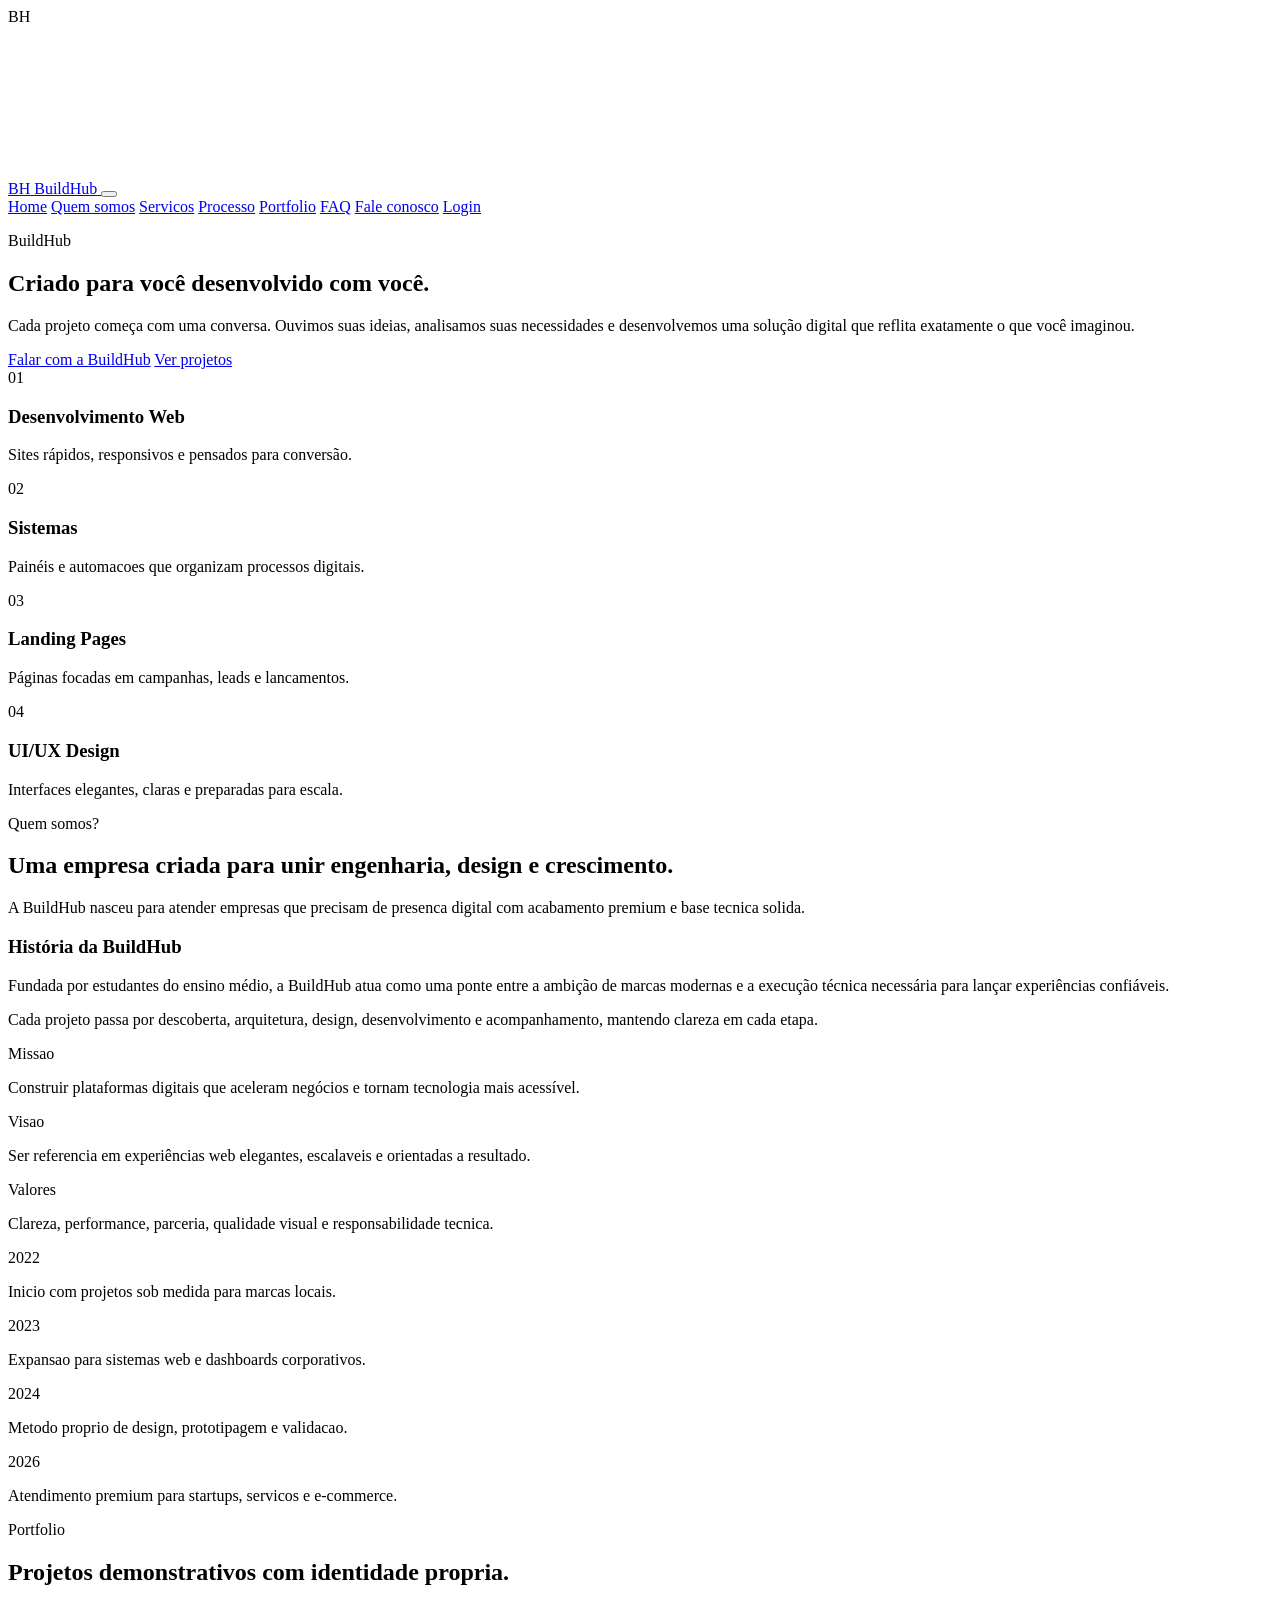
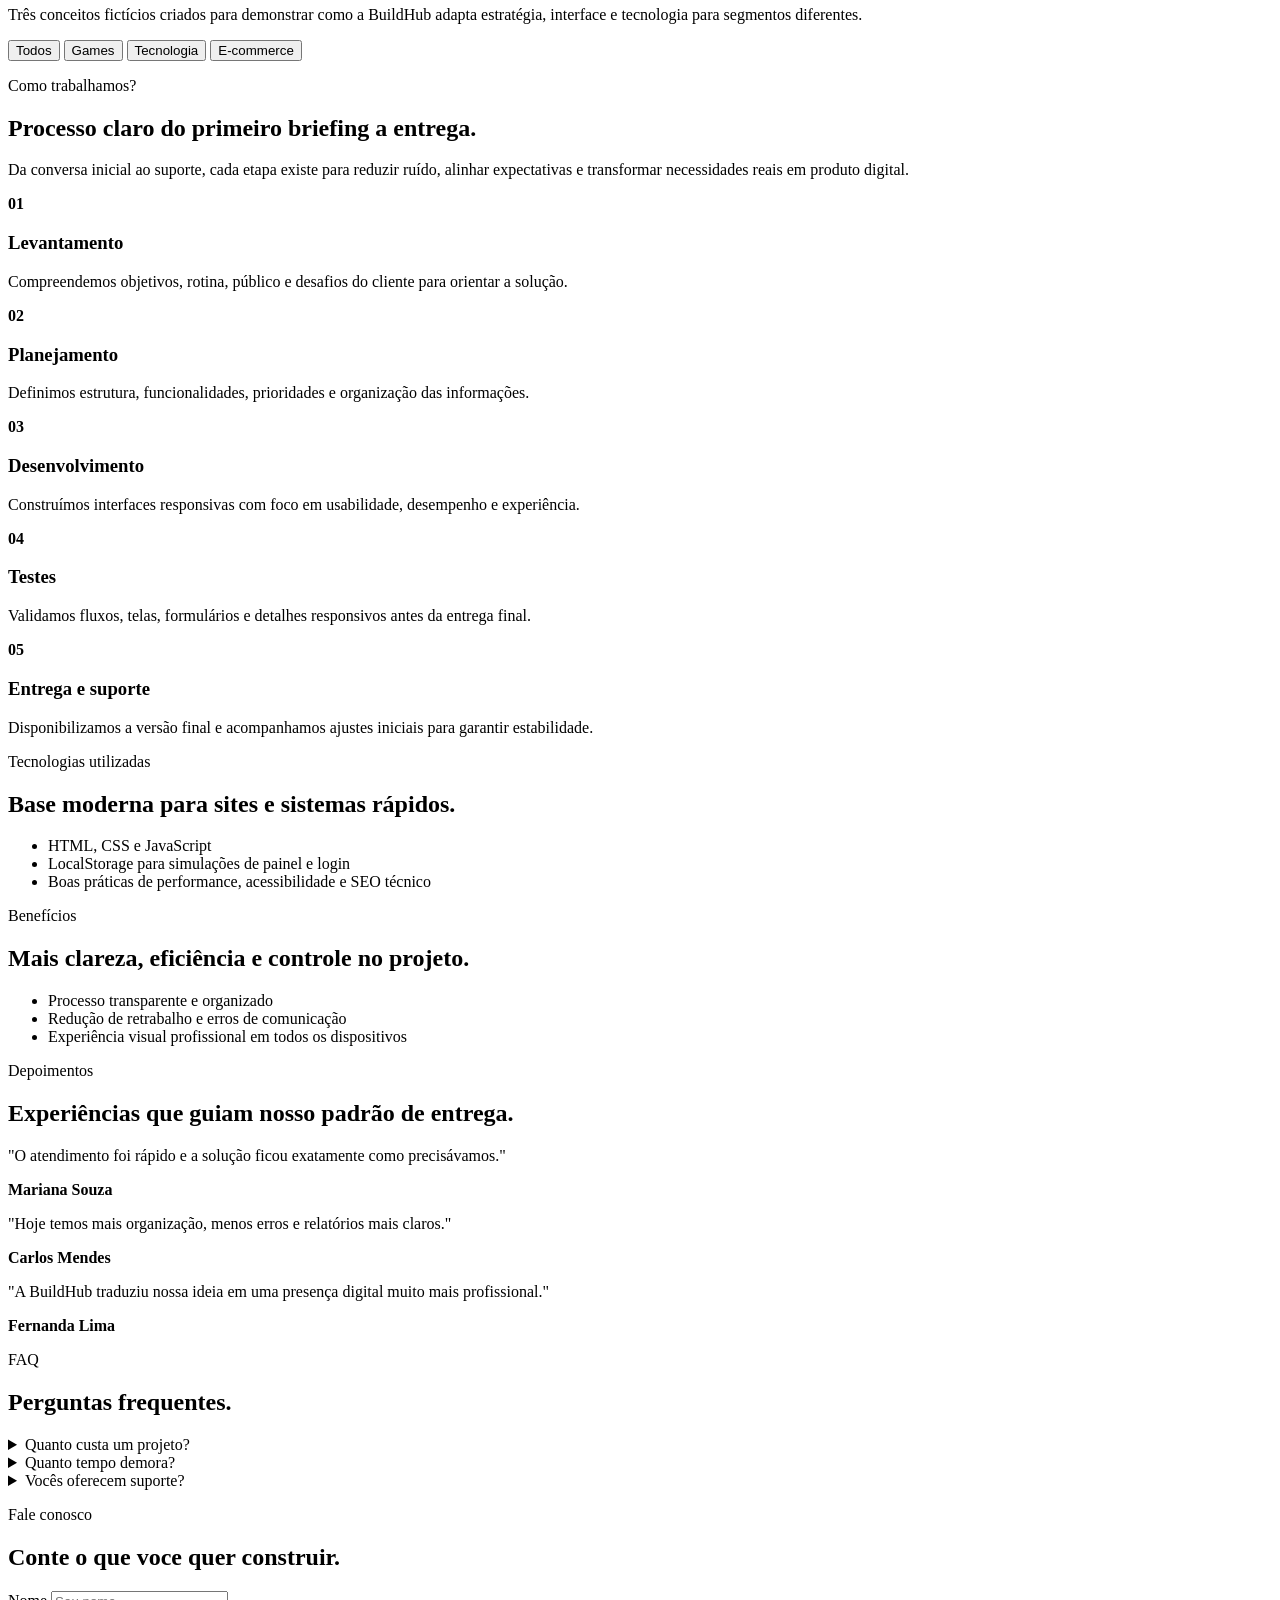
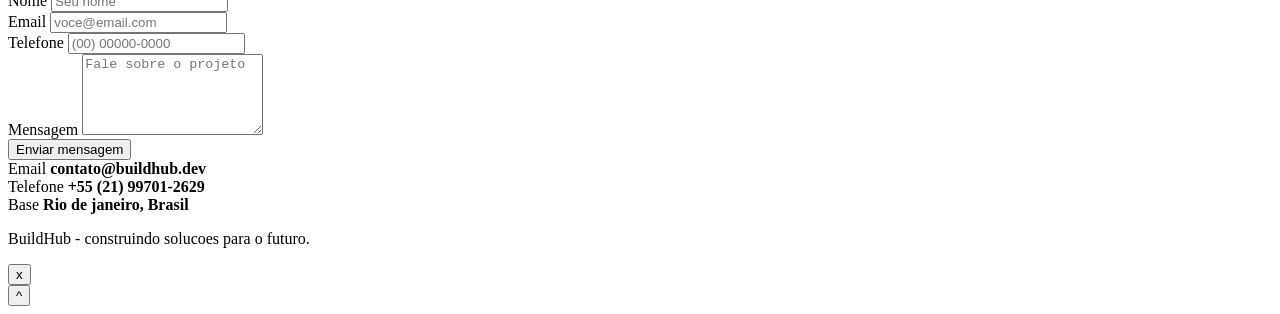
==== index.html @ abd91cc1 "Add files via upload" ====
﻿<!DOCTYPE html>
<html lang="pt-BR">
<head>
  <meta charset="UTF-8">
  <meta name="viewport" content="width=device-width, initial-scale=1.0">
  <meta name="description" content="BuildHub - desenvolvimento de sites, sistemas web, landing pages e expêriencias digitais premium.">
  <title>BuildHub | Tecnologia para marcas que constroem o futuro</title>
  <link rel="preconnect" href="https://fonts.googleapis.com">
  <link rel="preconnect" href="https://fonts.gstatic.com" crossorigin>
  <link href="https://fonts.googleapis.com/css2?family=Inter:wght@400;500;600;700;800;900&family=Manrope:wght@400;500;700;800&display=swap" rel="stylesheet">
  <link rel="stylesheet" href="css/style.css">
</head>
<body>
  <div class="loader" id="loader" aria-label="Carregando site">
    <span class="brand-symbol" id="brandSymbol"><img src="assets/images/logobranca.png" alt="" aria-hidden="true"><span class="brand-fallback">BH</span></span>
    <div class="loader-line"></div>
  </div>
    <div class="loader-line"></div>
  </div>

  <div class="custom-cursor" id="customCursor" aria-hidden="true"></div>
  <canvas id="particleCanvas" aria-hidden="true"></canvas>
  <div class="floating-grid" id="floatingGrid" aria-hidden="true"></div>

  <header class="site-header" id="siteHeader">
    <nav class="navbar" aria-label="Navegação principal">
      <a class="brand" href="#home" aria-label="BuildHub ini
      cio">
        <span class="brand-symbol" id="brandSymbol"><img src="assets/images/logobranca.png" alt="" aria-hidden="true"><span class="brand-fallback">BH</span></span>
        <span class="brand-text" id="brandText">BuildHub</span>
      </a>

      <button class="nav-toggle" id="navToggle" type="button" aria-label="Abrir menu" aria-expanded="false">
        <span></span>
        <span></span>
        <span></span>
      </button>

      <div class="nav-menu" id="navMenu">
        <a href="#home">Home</a>
        <a href="#quem-somos">Quem somos</a>
        <a href="#servicos">Servicos</a>
        <a href="#processo">Processo</a>
        <a href="#portfolio">Portfolio</a>
        <a href="#faq">FAQ</a>
        <a href="#contato">Fale conosco</a>
        <a href="login.html" class="nav-login">Login</a>
      </div>
    </nav>
  </header>

  <main>
    <section class="hero section" id="home">
      <div class="hero-content reveal">
        <p class="eyebrow">BuildHub</p>
        <h1 data-site-field="heroTitle">Criado para você desenvolvido com você.</h1>
        <p class="hero-copy" data-site-field="heroSubtitle">Cada projeto começa com uma conversa. Ouvimos suas ideias, analisamos suas necessidades e desenvolvemos uma solução digital que reflita exatamente o que você imaginou.</p>
        <div class="hero-actions">
          <a href="#contato" class="btn btn-primary magnetic">Falar com a BuildHub</a>
          <a href="#portfolio" class="btn btn-ghost magnetic">Ver projetos</a>
        </div>
      </div>

      <div class="hero-orbit reveal">
        <div class="interface-preview glass">
          <div class="preview-topbar">
            <span></span>
            <span></span>
            <span></span>
          </div>
          <div class="preview-grid">
            <div class="preview-panel main"></div>
            <div class="preview-panel"></div>
            <div class="preview-panel"></div>
            <div class="preview-panel wide"></div>
          </div>
          <div class="preview-glow"></div>
        </div>
      </div>

      <div class="services-strip reveal">
        <article>
          <span class="icon">01</span>
          <h3 data-site-field="serviceWeb">Desenvolvimento Web</h3>
          <p>Sites rápidos, responsivos e pensados para conversão.</p>
        </article>
        <article>
          <span class="icon">02</span>
          <h3 data-site-field="serviceSystems">Sistemas</h3>
          <p>Painéis e automacoes que organizam processos digitais.</p>
        </article>
        <article>
          <span class="icon">03</span>
          <h3 data-site-field="serviceLanding">Landing Pages</h3>
          <p>Páginas focadas em campanhas, leads e lancamentos.</p>
        </article>
        <article>
          <span class="icon">04</span>
          <h3 data-site-field="serviceUx">UI/UX Design</h3>
          <p>Interfaces elegantes, claras e preparadas para escala.</p>
        </article>
      </div>
    </section>

    <section class="section about" id="quem-somos">
      <div class="section-heading reveal">
        <p class="eyebrow">Quem somos?</p>
        <h2>Uma empresa criada para unir engenharia, design e crescimento.</h2>
        <p>A BuildHub nasceu para atender empresas que precisam de presenca digital com acabamento premium e base tecnica solida.</p>
      </div>

      <div class="about-grid">
        <article class="about-story glass reveal">
          <h3>História da BuildHub</h3>
          <p data-site-field="aboutStory">Fundada por estudantes do ensino médio, a BuildHub atua como uma ponte entre a ambição de marcas modernas e a execução técnica necessária para lançar experiências confiáveis.</p>
          <p>Cada projeto passa por descoberta, arquitetura, design, desenvolvimento e acompanhamento, mantendo clareza em cada etapa.</p>
        </article>

        <div class="values">
          <article class="value-card reveal">
            <span>Missao</span>
            <p>Construir plataformas digitais que aceleram negócios e tornam tecnologia mais acessível.</p>
          </article>
          <article class="value-card reveal">
            <span>Visao</span>
            <p>Ser referencia em experiências web elegantes, escalaveis e orientadas a resultado.</p>
          </article>
          <article class="value-card reveal">
            <span>Valores</span>
            <p>Clareza, performance, parceria, qualidade visual e responsabilidade tecnica.</p>
          </article>
        </div>
      </div>

      <div class="timeline reveal">
        <div class="timeline-item">
          <span>2022</span>
          <p>Inicio com projetos sob medida para marcas locais.</p>
        </div>
        <div class="timeline-item">
          <span>2023</span>
          <p>Expansao para sistemas web e dashboards corporativos.</p>
        </div>
        <div class="timeline-item">
          <span>2024</span>
          <p>Metodo proprio de design, prototipagem e validacao.</p>
        </div>
        <div class="timeline-item">
          <span>2026</span>
          <p>Atendimento premium para startups, servicos e e-commerce.</p>
        </div>
      </div>
    </section>

        <section class="section portfolio" id="portfolio">
      <div class="section-heading reveal">
        <p class="eyebrow">Portfolio</p>
        <h2>Projetos demonstrativos com identidade propria.</h2>
        <p>Três conceitos fictícios criados para demonstrar como a BuildHub adapta estratégia, interface e tecnologia para segmentos diferentes.</p>
      </div>

      <div class="filter-bar reveal" role="list" aria-label="Categorias de portfolio">
        <button class="filter-btn active" data-filter="all" type="button">Todos</button>
        <button class="filter-btn" data-filter="games" type="button">Games</button>
        <button class="filter-btn" data-filter="security" type="button">Tecnologia</button>
        <button class="filter-btn" data-filter="store" type="button">E-commerce</button>
      </div>

      <div class="project-grid premium-project-grid" id="projectGrid"></div>
    </section>

    <section class="section process-section" id="processo">
      <div class="section-heading reveal">
        <p class="eyebrow">Como trabalhamos?</p>
        <h2>Processo claro do primeiro briefing a entrega.</h2>
        <p>Da conversa inicial ao suporte, cada etapa existe para reduzir ruído, alinhar expectativas e transformar necessidades reais em produto digital.</p>
      </div>
      <div class="process-grid-main reveal">
        <article><strong>01</strong><h3>Levantamento</h3><p>Compreendemos objetivos, rotina, público e desafios do cliente para orientar a solução.</p></article>
        <article><strong>02</strong><h3>Planejamento</h3><p>Definimos estrutura, funcionalidades, prioridades e organização das informações.</p></article>
        <article><strong>03</strong><h3>Desenvolvimento</h3><p>Construímos interfaces responsivas com foco em usabilidade, desempenho e experiência.</p></article>
        <article><strong>04</strong><h3>Testes</h3><p>Validamos fluxos, telas, formulários e detalhes responsivos antes da entrega final.</p></article>
        <article><strong>05</strong><h3>Entrega e suporte</h3><p>Disponibilizamos a versão final e acompanhamos ajustes iniciais para garantir estabilidade.</p></article>
      </div>
    </section>

    <section class="section insights-section" id="servicos">
      <div class="insights-grid">
        <article class="content-card glass reveal">
          <p class="eyebrow">Tecnologias utilizadas</p>
          <h2>Base moderna para sites e sistemas rápidos.</h2>
          <ul class="feature-list">
            <li>HTML, CSS e JavaScript</li>
            <li>LocalStorage para simulações de painel e login</li>
            <li>Boas práticas de performance, acessibilidade e SEO técnico</li>
          </ul>
        </article>
        <article class="content-card glass reveal">
          <p class="eyebrow">Benefícios</p>
          <h2>Mais clareza, eficiência e controle no projeto.</h2>
          <ul class="feature-list">
            <li>Processo transparente e organizado</li>
            <li>Redução de retrabalho e erros de comunicação</li>
            <li>Experiência visual profissional em todos os dispositivos</li>
          </ul>
        </article>
      </div>
    </section>

      </div>
    </section>

    <section class="section testimonials-section">
      <div class="section-heading reveal">
        <p class="eyebrow">Depoimentos</p>
        <h2>Experiências que guiam nosso padrão de entrega.</h2>
      </div>
      <div class="testimonials-grid-main reveal">
        <article><p>"O atendimento foi rápido e a solução ficou exatamente como precisávamos."</p><strong>Mariana Souza</strong></article>
        <article><p>"Hoje temos mais organização, menos erros e relatórios mais claros."</p><strong>Carlos Mendes</strong></article>
        <article><p>"A BuildHub traduziu nossa ideia em uma presença digital muito mais profissional."</p><strong>Fernanda Lima</strong></article>
      </div>
    </section>

    <section class="section faq-section" id="faq">
      <div class="section-heading reveal">
        <p class="eyebrow">FAQ</p>
        <h2>Perguntas frequentes.</h2>
      </div>
      <div class="faq-list-main reveal">
        <details><summary>Quanto custa um projeto?</summary><p>O valor varia conforme funcionalidades, complexidade e necessidades específicas. Cada solução é orçada de forma personalizada.</p></details>
        <details><summary>Quanto tempo demora?</summary><p>O prazo depende do tamanho do projeto e é definido após o levantamento inicial de requisitos.</p></details>
        <details><summary>Vocês oferecem suporte?</summary><p>Sim. A BuildHub oferece suporte durante a entrega e um período inicial de acompanhamento.</p></details>
      </div>
    </section>
    <section class="section contact" id="contato">
      <div class="section-heading reveal">
        <p class="eyebrow">Fale conosco</p>
        <h2>Conte o que voce quer construir.</h2>
      </div>

      <div class="contact-layout">
        <form class="contact-form glass reveal" id="contactForm" novalidate>
          <div class="form-row">
            <label for="name">Nome</label>
            <input id="name" name="name" type="text" placeholder="Seu nome" autocomplete="name">
            <small></small>
          </div>
          <div class="form-row">
            <label for="email">Email</label>
            <input id="email" name="email" type="email" placeholder="voce@email.com" autocomplete="email">
            <small></small>
          </div>
          <div class="form-row">
            <label for="phone">Telefone</label>
            <input id="phone" name="phone" type="tel" placeholder="(00) 00000-0000" autocomplete="tel">
            <small></small>
          </div>
          <div class="form-row">
            <label for="message">Mensagem</label>
            <textarea id="message" name="message" rows="5" placeholder="Fale sobre o projeto"></textarea>
            <small></small>
          </div>
          <button class="btn btn-primary magnetic" type="submit">Enviar mensagem</button>
        </form>

        <aside class="contact-info reveal">
          <div class="info-card glass">
            <span class="info-label">Email</span>
            <strong data-site-field="companyEmail">contato@buildhub.dev</strong>
          </div>
          <div class="info-card glass">
            <span class="info-label">Telefone</span>
            <strong data-site-field="companyPhone">+55 (21) 99701-2629</strong>
          </div>
          <div class="info-card glass">
            <span class="info-label">Base</span>
            <strong data-site-field="companyLocation">Rio de janeiro, Brasil</strong>
          </div>
          <div class="socials" aria-label="Redes sociais">
          </div>
        </aside>
      </div>
    </section>

  <footer class="footer">
    <p>BuildHub - construindo solucoes para o futuro.</p>
  </footer>

  <div class="project-modal" id="projectModal" aria-hidden="true" role="dialog" aria-modal="true">
    <div class="modal-backdrop" data-close-modal></div>
    <article class="modal-card glass">
      <button class="modal-close" type="button" data-close-modal aria-label="Fechar modal">x</button>
      <div id="modalContent"></div>
    </article>
  </div>

  <div class="toast" id="toast" role="status" aria-live="polite"></div>
  <button class="to-top" id="toTop" type="button" aria-label="Voltar ao topo">^</button>

  <script src="js/script.js"></script>
</body>
</html>
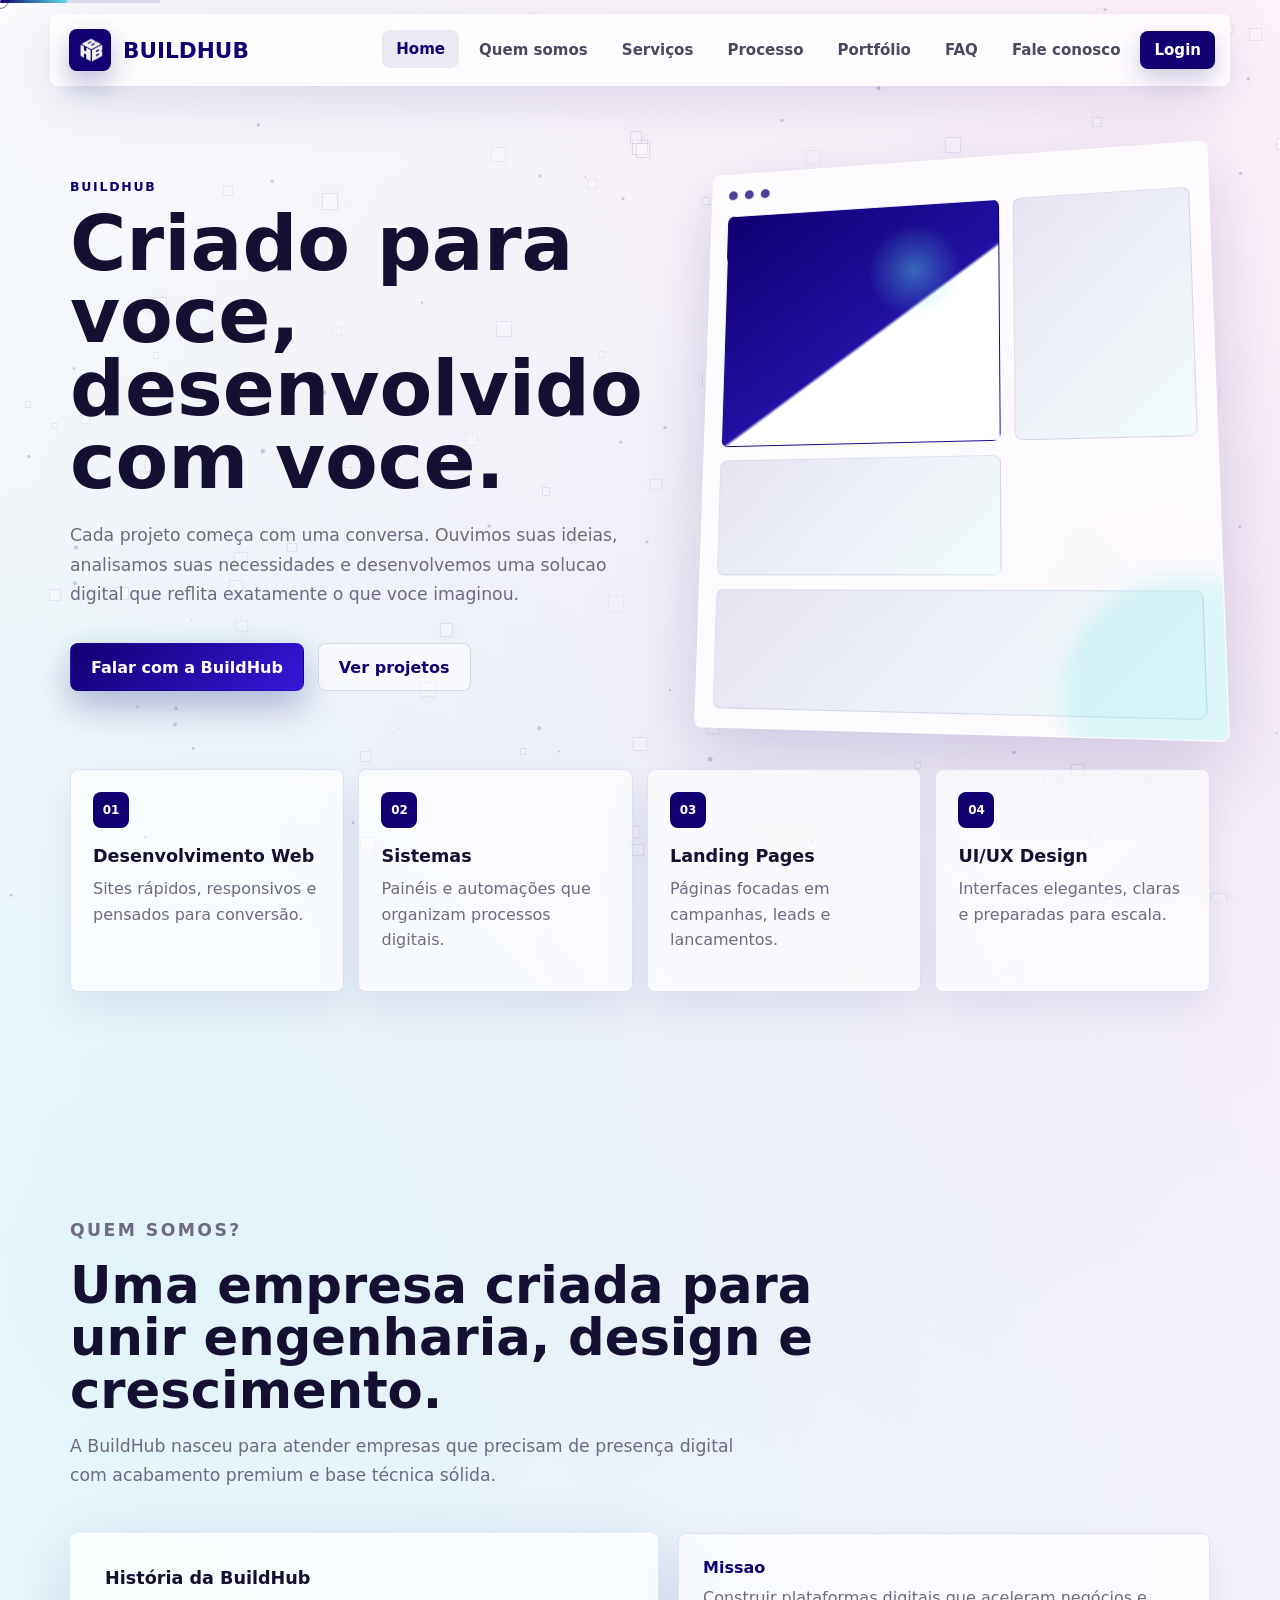
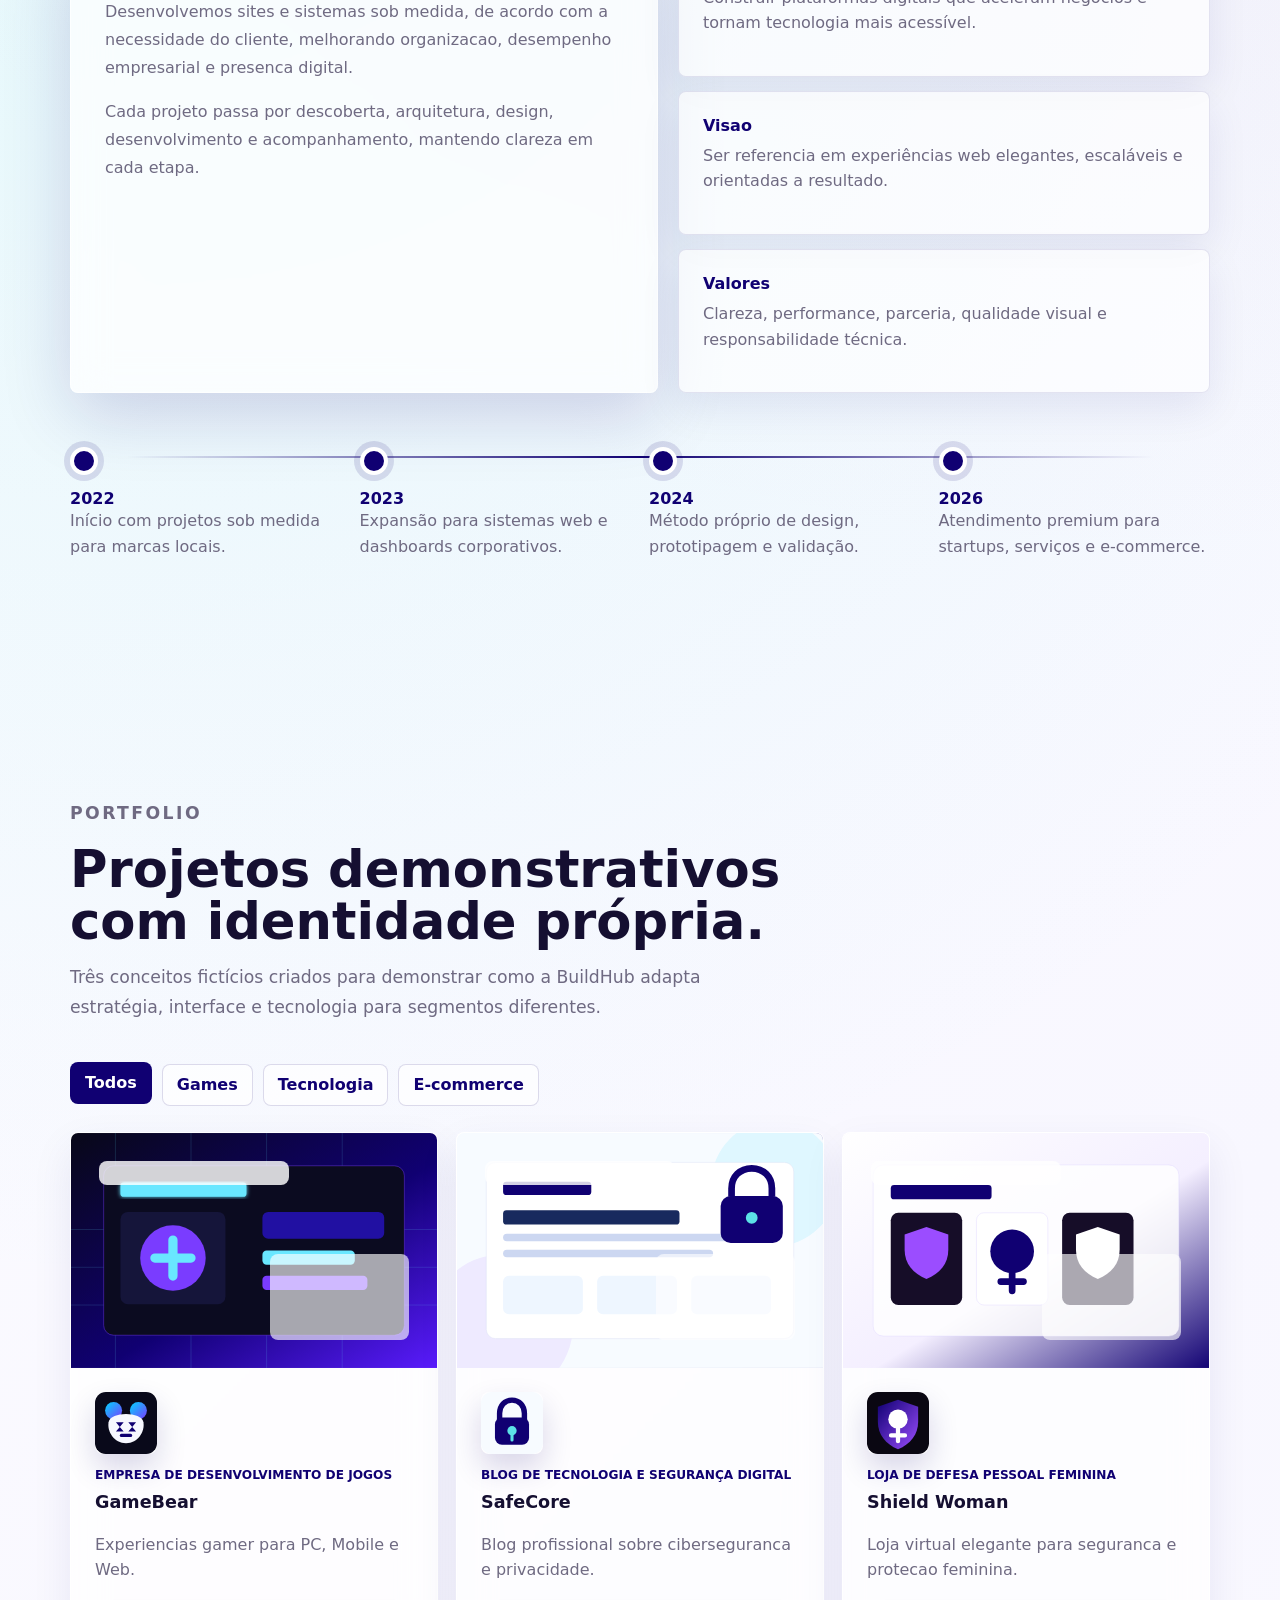
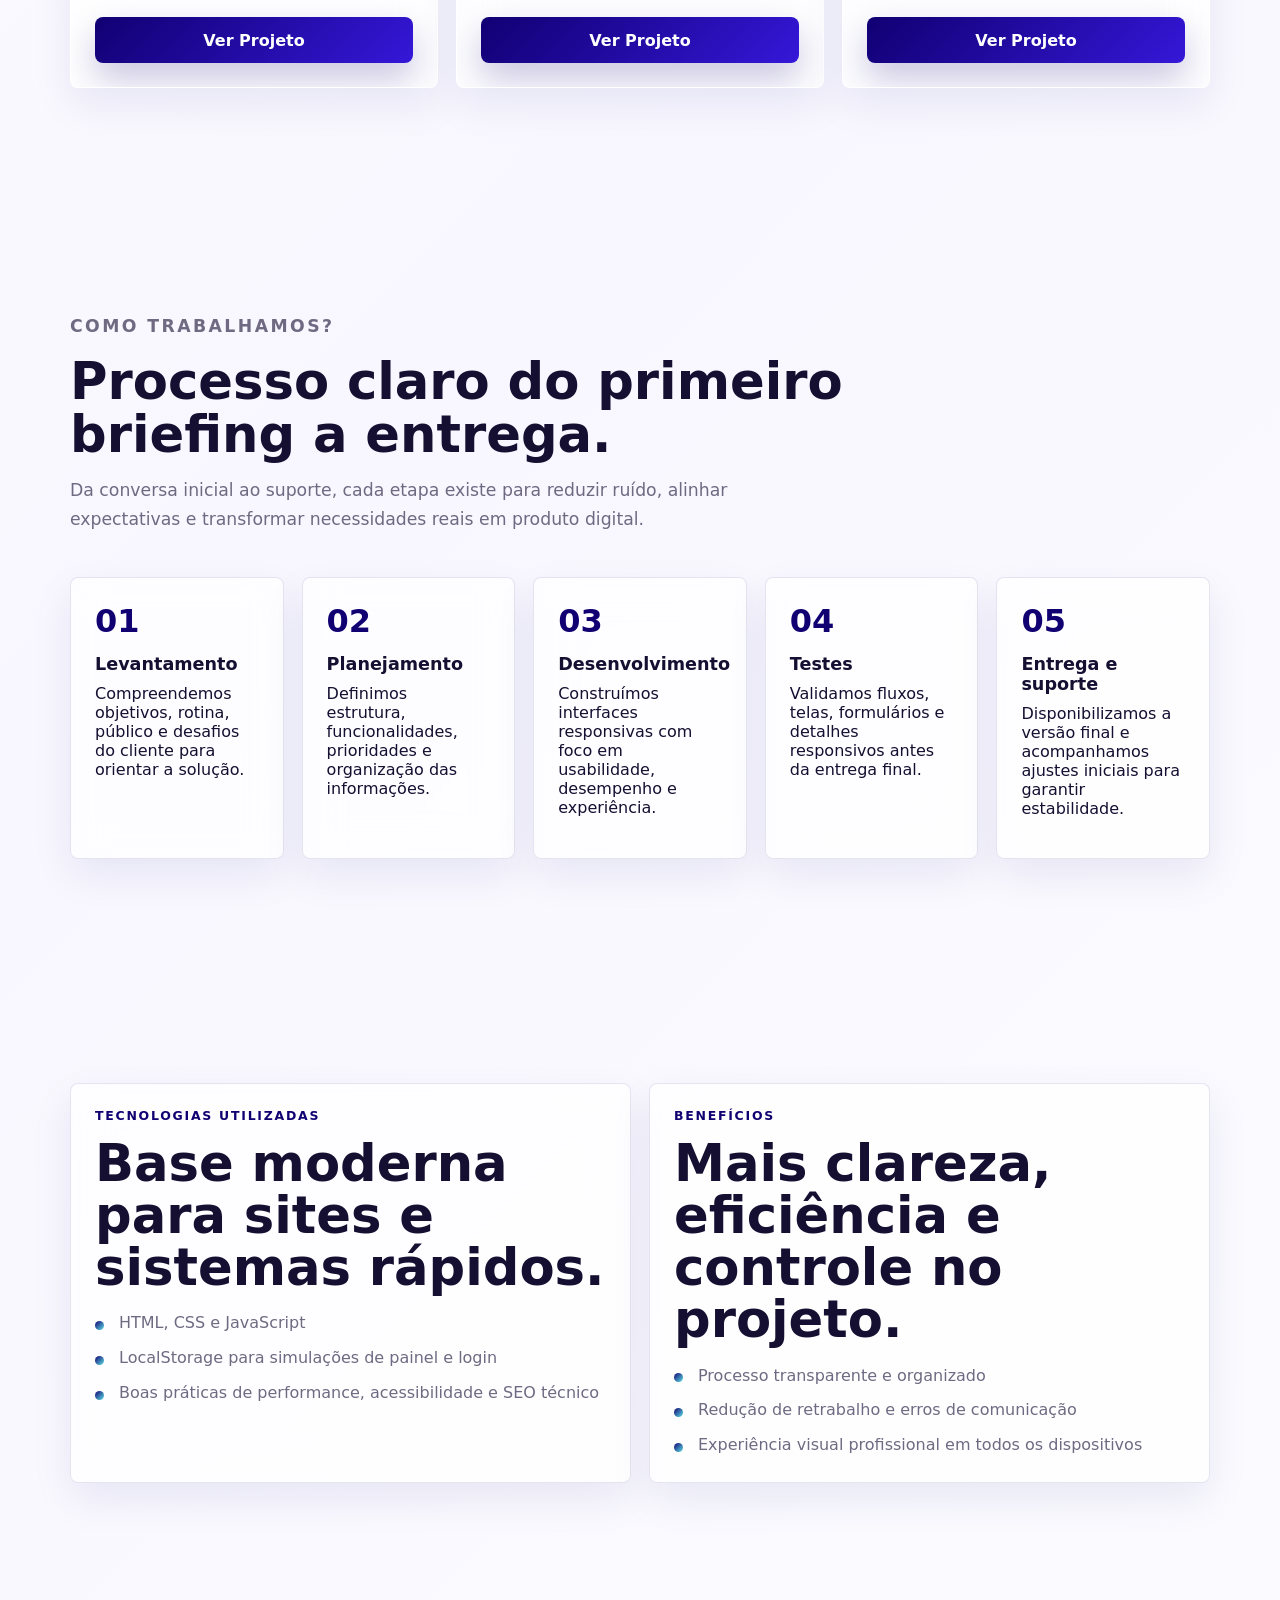
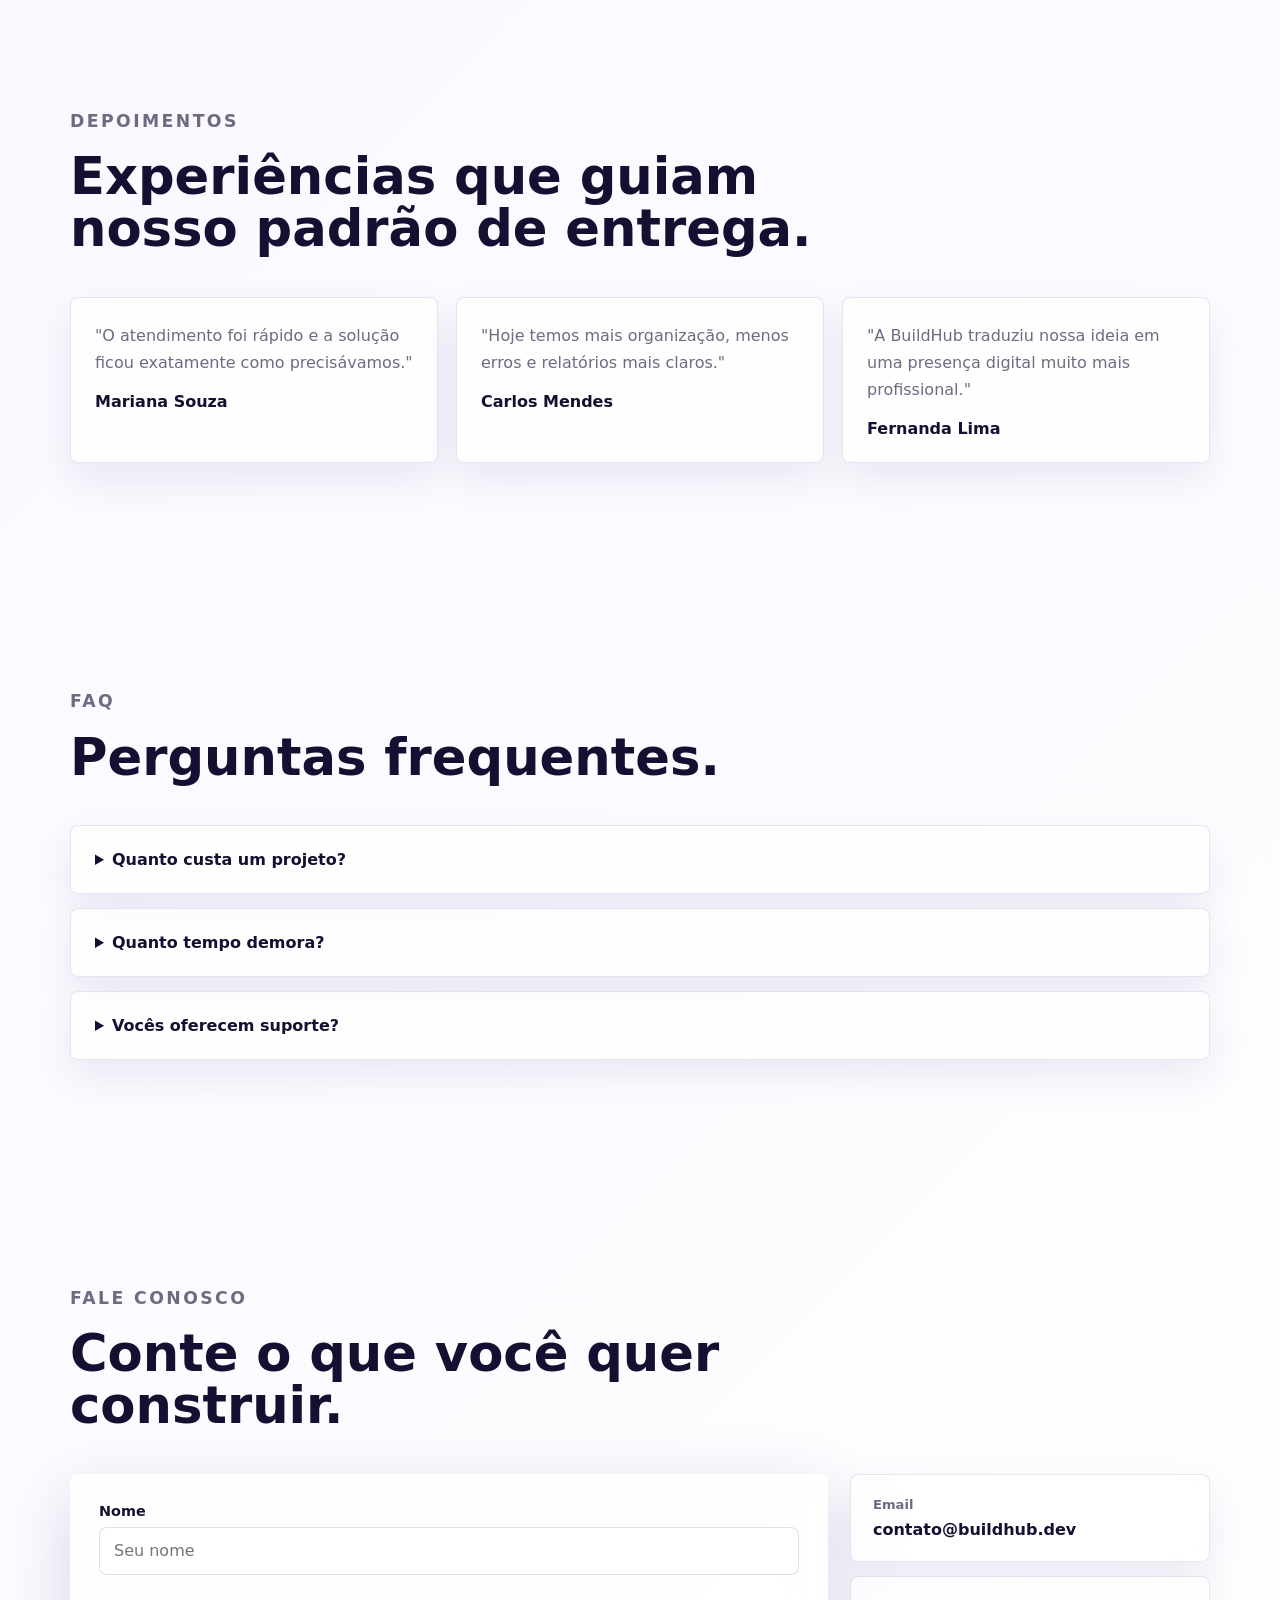
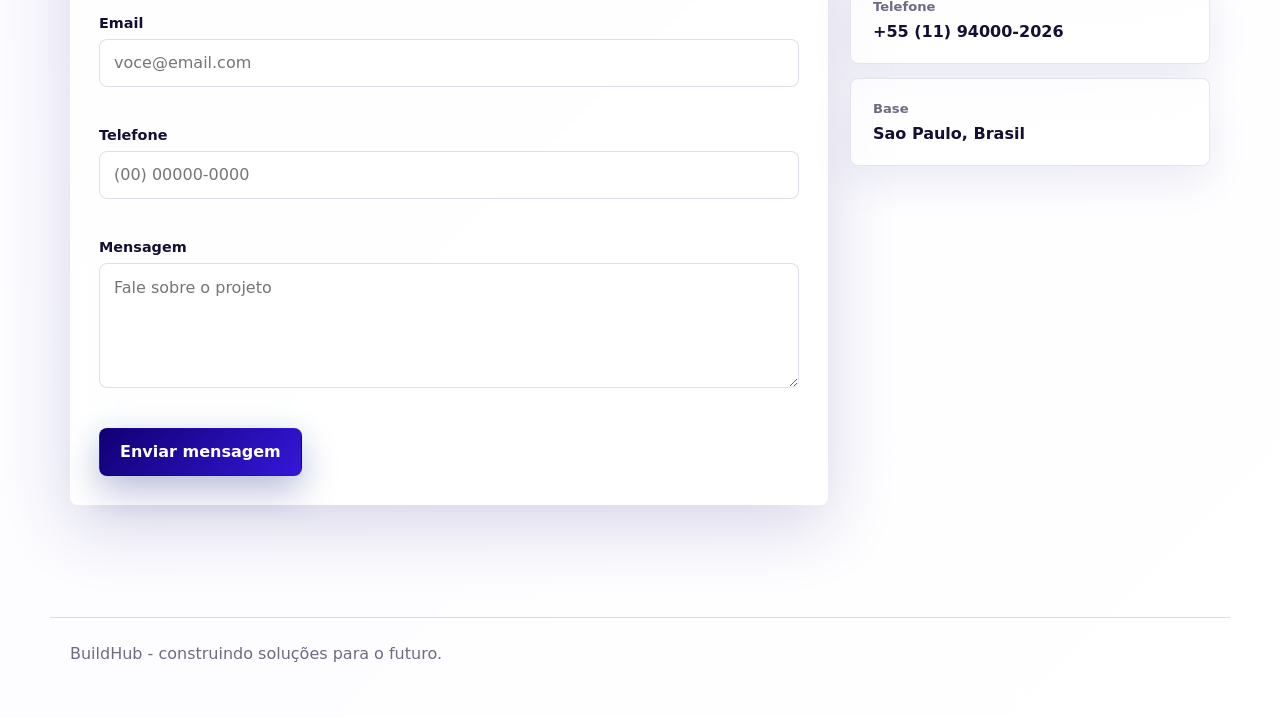
==== commit 1eb8a9e0: "Update index.html" ====
--- a/index.html
+++ b/index.html
@@ -39,9 +39,9 @@
       <div class="nav-menu" id="navMenu">
         <a href="#home">Home</a>
         <a href="#quem-somos">Quem somos</a>
-        <a href="#servicos">Servicos</a>
+        <a href="#servicos">Serviços</a>
         <a href="#processo">Processo</a>
-        <a href="#portfolio">Portfolio</a>
+        <a href="#portfolio">Portfólio</a>
         <a href="#faq">FAQ</a>
         <a href="#contato">Fale conosco</a>
         <a href="login.html" class="nav-login">Login</a>
@@ -87,7 +87,7 @@
         <article>
           <span class="icon">02</span>
           <h3 data-site-field="serviceSystems">Sistemas</h3>
-          <p>Painéis e automacoes que organizam processos digitais.</p>
+          <p>Painéis e automações que organizam processos digitais.</p>
         </article>
         <article>
           <span class="icon">03</span>
@@ -106,7 +106,7 @@
       <div class="section-heading reveal">
         <p class="eyebrow">Quem somos?</p>
         <h2>Uma empresa criada para unir engenharia, design e crescimento.</h2>
-        <p>A BuildHub nasceu para atender empresas que precisam de presenca digital com acabamento premium e base tecnica solida.</p>
+        <p>A BuildHub nasceu para atender empresas que precisam de presença digital com acabamento premium e base técnica sólida.</p>
       </div>
 
       <div class="about-grid">
@@ -123,11 +123,11 @@
           </article>
           <article class="value-card reveal">
             <span>Visao</span>
-            <p>Ser referencia em experiências web elegantes, escalaveis e orientadas a resultado.</p>
+            <p>Ser referencia em experiências web elegantes, escaláveis e orientadas a resultado.</p>
           </article>
           <article class="value-card reveal">
             <span>Valores</span>
-            <p>Clareza, performance, parceria, qualidade visual e responsabilidade tecnica.</p>
+            <p>Clareza, performance, parceria, qualidade visual e responsabilidade técnica.</p>
           </article>
         </div>
       </div>
@@ -135,19 +135,19 @@
       <div class="timeline reveal">
         <div class="timeline-item">
           <span>2022</span>
-          <p>Inicio com projetos sob medida para marcas locais.</p>
+          <p>Início com projetos sob medida para marcas locais.</p>
         </div>
         <div class="timeline-item">
           <span>2023</span>
-          <p>Expansao para sistemas web e dashboards corporativos.</p>
+          <p>Expansão para sistemas web e dashboards corporativos.</p>
         </div>
         <div class="timeline-item">
           <span>2024</span>
-          <p>Metodo proprio de design, prototipagem e validacao.</p>
+          <p>Método próprio de design, prototipagem e validação.</p>
         </div>
         <div class="timeline-item">
           <span>2026</span>
-          <p>Atendimento premium para startups, servicos e e-commerce.</p>
+          <p>Atendimento premium para startups, serviços e e-commerce.</p>
         </div>
       </div>
     </section>
@@ -155,7 +155,7 @@
         <section class="section portfolio" id="portfolio">
       <div class="section-heading reveal">
         <p class="eyebrow">Portfolio</p>
-        <h2>Projetos demonstrativos com identidade propria.</h2>
+        <h2>Projetos demonstrativos com identidade própria.</h2>
         <p>Três conceitos fictícios criados para demonstrar como a BuildHub adapta estratégia, interface e tecnologia para segmentos diferentes.</p>
       </div>
 
@@ -236,7 +236,7 @@
     <section class="section contact" id="contato">
       <div class="section-heading reveal">
         <p class="eyebrow">Fale conosco</p>
-        <h2>Conte o que voce quer construir.</h2>
+        <h2>Conte o que você quer construir.</h2>
       </div>
 
       <div class="contact-layout">
@@ -284,7 +284,7 @@
     </section>
 
   <footer class="footer">
-    <p>BuildHub - construindo solucoes para o futuro.</p>
+    <p>BuildHub - construindo soluções para o futuro.</p>
   </footer>
 
   <div class="project-modal" id="projectModal" aria-hidden="true" role="dialog" aria-modal="true">
--- a/css/style.css
+++ b/css/style.css
@@ -0,0 +1,1680 @@
+:root {
+  --primary: #100072;
+  --primary-soft: rgba(16, 0, 114, 0.7);
+  --ink: #150f31;
+  --muted: #6f6a82;
+  --line: rgba(16, 0, 114, 0.14);
+  --white: #ffffff;
+  --glass: rgba(255, 255, 255, 0.72);
+  --glow: rgba(93, 70, 255, 0.35);
+  --cyan: #5ce1e6;
+  --rose: #ff6ac2;
+  --radius: 8px;
+  --shadow: 0 22px 70px rgba(16, 0, 114, 0.16);
+  --max-width: 1180px;
+}
+
+* {
+  box-sizing: border-box;
+}
+
+html {
+  scroll-behavior: smooth;
+}
+
+body {
+  margin: 0;
+  min-height: 100vh;
+  color: var(--ink);
+  font-family: Inter, ui-sans-serif, system-ui, -apple-system, BlinkMacSystemFont, "Segoe UI", Arial, sans-serif;
+  background:
+    radial-gradient(circle at 12% 18%, rgba(92, 225, 230, 0.17), transparent 27%),
+    radial-gradient(circle at 88% 8%, rgba(255, 106, 194, 0.12), transparent 24%),
+    linear-gradient(135deg, #ffffff 0%, #f8f7ff 48%, #ffffff 100%);
+  overflow-x: hidden;
+}
+
+body.menu-open,
+body.modal-open {
+  overflow: hidden;
+}
+
+a {
+  color: inherit;
+  text-decoration: none;
+}
+
+button,
+input,
+textarea {
+  font: inherit;
+}
+
+button {
+  cursor: pointer;
+}
+
+::selection {
+  color: var(--white);
+  background: var(--primary);
+}
+
+#particleCanvas,
+.floating-grid {
+  position: fixed;
+  inset: 0;
+  pointer-events: none;
+  z-index: -2;
+}
+
+.floating-grid {
+  z-index: -1;
+  overflow: hidden;
+}
+
+.float-block {
+  position: absolute;
+  width: 10px;
+  height: 10px;
+  border: 1px solid rgba(16, 0, 114, 0.16);
+  background: rgba(255, 255, 255, 0.38);
+  box-shadow: 0 0 16px rgba(16, 0, 114, 0.08);
+  transform: translate3d(0, 0, 0) rotate(0deg);
+  transition: transform 900ms cubic-bezier(0.16, 1, 0.3, 1), opacity 900ms ease, border-color 900ms ease;
+  animation: floatBlock 8s ease-in-out infinite;
+}
+
+.float-block.scatter {
+  opacity: 0.42;
+  border-color: rgba(92, 225, 230, 0.42);
+}
+
+.loader {
+  position: fixed;
+  inset: 0;
+  z-index: 1000;
+  display: grid;
+  place-items: center;
+  gap: 18px;
+  align-content: center;
+  color: var(--primary);
+  background: var(--white);
+  transition: opacity 600ms ease, visibility 600ms ease;
+}
+
+.loader.done {
+  opacity: 0;
+  visibility: hidden;
+}
+
+.loader-mark {
+  display: grid;
+  width: 74px;
+  height: 74px;
+  place-items: center;
+  border: 2px solid var(--primary);
+  border-radius: var(--radius);
+  font-weight: 900;
+  letter-spacing: 0;
+  animation: loaderPulse 1.2s ease-in-out infinite;
+}
+
+.loader-line {
+  width: 160px;
+  height: 3px;
+  overflow: hidden;
+  border-radius: 20px;
+  background: rgba(16, 0, 114, 0.12);
+}
+
+.loader-line::after {
+  display: block;
+  width: 42%;
+  height: 100%;
+  content: "";
+  background: linear-gradient(90deg, var(--primary), var(--cyan));
+  animation: loadLine 1s ease-in-out infinite;
+}
+
+.custom-cursor {
+  position: fixed;
+  top: 0;
+  left: 0;
+  z-index: 999;
+  width: 18px;
+  height: 18px;
+  pointer-events: none;
+  border: 1px solid rgba(16, 0, 114, 0.55);
+  border-radius: 50%;
+  transform: translate(-50%, -50%);
+  transition: width 160ms ease, height 160ms ease, border-color 160ms ease, background 160ms ease;
+  mix-blend-mode: multiply;
+}
+
+.custom-cursor.active {
+  width: 36px;
+  height: 36px;
+  border-color: rgba(92, 225, 230, 0.65);
+  background: rgba(92, 225, 230, 0.12);
+}
+
+.site-header {
+  position: fixed;
+  top: 14px;
+  left: 0;
+  right: 0;
+  z-index: 100;
+  padding: 0 20px;
+}
+
+.navbar {
+  display: flex;
+  align-items: center;
+  justify-content: space-between;
+  max-width: var(--max-width);
+  min-height: 72px;
+  margin: 0 auto;
+  padding: 12px 14px 12px 18px;
+  border: 1px solid rgba(255, 255, 255, 0.68);
+  border-radius: var(--radius);
+  background: rgba(255, 255, 255, 0.72);
+  box-shadow: 0 18px 55px rgba(16, 0, 114, 0.12);
+  backdrop-filter: blur(18px);
+}
+
+.brand {
+  display: inline-flex;
+  align-items: center;
+  gap: 12px;
+  min-width: 0;
+  color: var(--primary);
+  font-weight: 900;
+}
+
+.brand-symbol {
+  display: grid;
+  width: 42px;
+  height: 42px;
+  place-items: center;
+  flex: 0 0 auto;
+  color: var(--white);
+  border-radius: var(--radius);
+  background: var(--primary);
+  box-shadow: 0 12px 28px rgba(16, 0, 114, 0.28);
+}
+
+.brand-text {
+  display: inline-flex;
+  font-size: 1.35rem;
+  letter-spacing: 0;
+  text-transform: uppercase;
+}
+
+.brand-text span {
+  display: inline-block;
+  transform-origin: 50% 70%;
+}
+
+.brand-text span.logo-pop {
+  animation: logoPop 480ms ease;
+}
+
+.nav-menu {
+  display: flex;
+  align-items: center;
+  gap: 6px;
+}
+
+.nav-menu.single-link {
+  display: flex;
+  position: static;
+  padding: 0;
+  border: 0;
+  background: transparent;
+  box-shadow: none;
+  opacity: 1;
+  pointer-events: auto;
+  transform: none;
+}
+
+.nav-menu a {
+  padding: 10px 14px;
+  color: rgba(21, 15, 49, 0.76);
+  border-radius: var(--radius);
+  font-size: 0.94rem;
+  font-weight: 700;
+  transition: color 220ms ease, background 220ms ease, transform 220ms ease;
+}
+
+.nav-menu a:hover,
+.nav-menu a.active {
+  color: var(--primary);
+  background: rgba(16, 0, 114, 0.08);
+  transform: translateY(-1px);
+}
+
+.nav-login {
+  color: var(--white) !important;
+  background: var(--primary) !important;
+  box-shadow: 0 10px 24px rgba(16, 0, 114, 0.2);
+}
+
+.nav-toggle {
+  display: none;
+  width: 44px;
+  height: 44px;
+  border: 0;
+  border-radius: var(--radius);
+  background: rgba(16, 0, 114, 0.08);
+}
+
+.nav-toggle span {
+  display: block;
+  width: 20px;
+  height: 2px;
+  margin: 5px auto;
+  background: var(--primary);
+  transition: transform 240ms ease, opacity 240ms ease;
+}
+
+.section {
+  position: relative;
+  max-width: var(--max-width);
+  margin: 0 auto;
+  padding: 112px 20px;
+}
+
+.hero {
+  display: grid;
+  min-height: 100vh;
+  grid-template-columns: minmax(0, 1.05fr) minmax(320px, 0.95fr);
+  gap: 44px;
+  align-items: center;
+  padding-top: 142px;
+}
+
+.hero-content {
+  position: relative;
+  z-index: 1;
+}
+
+.eyebrow {
+  margin: 0 0 14px;
+  color: var(--primary);
+  font-size: 0.78rem;
+  font-weight: 900;
+  letter-spacing: 0.14em;
+  text-transform: uppercase;
+}
+
+h1,
+h2,
+h3,
+p {
+  margin-top: 0;
+}
+
+h1 {
+  max-width: 760px;
+  margin-bottom: 22px;
+  font-size: clamp(2.65rem, 6vw, 5.75rem);
+  line-height: 0.95;
+  letter-spacing: 0;
+}
+
+h2 {
+  margin-bottom: 16px;
+  font-size: clamp(2rem, 4vw, 3.7rem);
+  line-height: 1.02;
+  letter-spacing: 0;
+}
+
+h3 {
+  margin-bottom: 10px;
+  font-size: 1.1rem;
+}
+
+.hero-copy,
+.section-heading p {
+  max-width: 680px;
+  color: var(--muted);
+  font-size: 1.08rem;
+  line-height: 1.7;
+}
+
+.hero-actions {
+  display: flex;
+  flex-wrap: wrap;
+  gap: 14px;
+  margin-top: 34px;
+}
+
+.btn {
+  position: relative;
+  display: inline-flex;
+  min-height: 48px;
+  align-items: center;
+  justify-content: center;
+  padding: 0 20px;
+  overflow: hidden;
+  border: 1px solid transparent;
+  border-radius: var(--radius);
+  font-weight: 850;
+  transition: transform 220ms ease, box-shadow 220ms ease, border-color 220ms ease, background 220ms ease;
+}
+
+.btn::after {
+  position: absolute;
+  inset: 0;
+  content: "";
+  background: linear-gradient(110deg, transparent, rgba(255, 255, 255, 0.38), transparent);
+  transform: translateX(-120%);
+  transition: transform 500ms ease;
+}
+
+.btn:hover {
+  transform: translateY(-3px);
+}
+
+.btn:hover::after {
+  transform: translateX(120%);
+}
+
+.btn-primary {
+  color: var(--white);
+  background: linear-gradient(135deg, var(--primary), #3517d8);
+  box-shadow: 0 16px 36px rgba(16, 0, 114, 0.25), 0 0 28px rgba(92, 225, 230, 0.14);
+}
+
+.btn-ghost {
+  color: var(--primary);
+  border-color: var(--line);
+  background: rgba(255, 255, 255, 0.6);
+}
+
+.glass {
+  border: 1px solid rgba(255, 255, 255, 0.7);
+  background: var(--glass);
+  box-shadow: var(--shadow);
+  backdrop-filter: blur(18px);
+}
+
+.hero-orbit {
+  perspective: 1000px;
+}
+
+.interface-preview {
+  position: relative;
+  min-height: 440px;
+  padding: 18px;
+  overflow: hidden;
+  border-radius: var(--radius);
+  transform: rotateX(8deg) rotateY(-10deg);
+  animation: deviceFloat 5.5s ease-in-out infinite;
+}
+
+.preview-topbar {
+  display: flex;
+  gap: 8px;
+  margin-bottom: 18px;
+}
+
+.preview-topbar span {
+  width: 10px;
+  height: 10px;
+  border-radius: 50%;
+  background: var(--primary);
+  opacity: 0.75;
+}
+
+.preview-grid {
+  display: grid;
+  grid-template-columns: 1.25fr 0.75fr;
+  gap: 14px;
+}
+
+.preview-panel {
+  min-height: 118px;
+  border: 1px solid rgba(16, 0, 114, 0.09);
+  border-radius: var(--radius);
+  background:
+    linear-gradient(135deg, rgba(16, 0, 114, 0.1), rgba(92, 225, 230, 0.08)),
+    rgba(255, 255, 255, 0.68);
+}
+
+.preview-panel.main {
+  min-height: 250px;
+  background:
+    radial-gradient(circle at 70% 28%, rgba(92, 225, 230, 0.42), transparent 18%),
+    linear-gradient(145deg, var(--primary), #2110a2 55%, #ffffff 56%);
+}
+
+.preview-panel.wide {
+  grid-column: 1 / -1;
+}
+
+.preview-glow {
+  position: absolute;
+  right: -80px;
+  bottom: -80px;
+  width: 230px;
+  height: 230px;
+  border-radius: 50%;
+  background: rgba(92, 225, 230, 0.2);
+  filter: blur(10px);
+}
+
+.services-strip {
+  display: grid;
+  grid-column: 1 / -1;
+  grid-template-columns: repeat(4, 1fr);
+  gap: 14px;
+}
+
+.services-strip article,
+.value-card,
+.project-card,
+.info-card,
+.stat-card,
+.dashboard-panel {
+  border: 1px solid rgba(16, 0, 114, 0.1);
+  border-radius: var(--radius);
+  background: rgba(255, 255, 255, 0.68);
+  box-shadow: 0 16px 42px rgba(16, 0, 114, 0.08);
+}
+
+.services-strip article {
+  padding: 22px;
+  transition: transform 240ms ease, box-shadow 240ms ease, border-color 240ms ease;
+}
+
+.services-strip article:hover,
+.value-card:hover,
+.project-card:hover {
+  border-color: rgba(16, 0, 114, 0.22);
+  box-shadow: 0 22px 55px rgba(16, 0, 114, 0.14);
+  transform: translateY(-6px);
+}
+
+.icon {
+  display: inline-grid;
+  width: 36px;
+  height: 36px;
+  place-items: center;
+  margin-bottom: 18px;
+  color: var(--white);
+  border-radius: var(--radius);
+  background: var(--primary);
+  font-size: 0.75rem;
+  font-weight: 900;
+}
+
+.services-strip p,
+.value-card p,
+.project-card p,
+.timeline p {
+  color: var(--muted);
+  line-height: 1.6;
+}
+
+.section-heading {
+  max-width: 780px;
+  margin-bottom: 42px;
+}
+
+.about-grid {
+  display: grid;
+  grid-template-columns: 1.05fr 0.95fr;
+  gap: 20px;
+}
+
+.about-story {
+  padding: 34px;
+  border-radius: var(--radius);
+}
+
+.about-story p {
+  color: var(--muted);
+  line-height: 1.75;
+}
+
+.values {
+  display: grid;
+  gap: 14px;
+}
+
+.value-card {
+  padding: 24px;
+  transition: transform 240ms ease, box-shadow 240ms ease, border-color 240ms ease;
+}
+
+.value-card span {
+  display: block;
+  margin-bottom: 8px;
+  color: var(--primary);
+  font-weight: 900;
+}
+
+.timeline {
+  position: relative;
+  display: grid;
+  grid-template-columns: repeat(4, 1fr);
+  gap: 18px;
+  margin-top: 38px;
+}
+
+.timeline::before {
+  position: absolute;
+  top: 25px;
+  left: 5%;
+  right: 5%;
+  height: 2px;
+  content: "";
+  background: linear-gradient(90deg, transparent, var(--primary), transparent);
+}
+
+.timeline-item {
+  position: relative;
+  padding-top: 58px;
+}
+
+.timeline-item::before {
+  position: absolute;
+  top: 16px;
+  left: 0;
+  width: 20px;
+  height: 20px;
+  content: "";
+  border: 4px solid var(--white);
+  border-radius: 50%;
+  background: var(--primary);
+  box-shadow: 0 0 0 6px rgba(16, 0, 114, 0.12);
+}
+
+.timeline-item span {
+  color: var(--primary);
+  font-weight: 900;
+}
+
+.filter-bar {
+  display: flex;
+  flex-wrap: wrap;
+  gap: 10px;
+  margin-bottom: 26px;
+}
+
+.filter-btn {
+  min-height: 42px;
+  padding: 0 14px;
+  color: var(--primary);
+  border: 1px solid var(--line);
+  border-radius: var(--radius);
+  background: rgba(255, 255, 255, 0.7);
+  font-weight: 800;
+  transition: color 220ms ease, background 220ms ease, transform 220ms ease;
+}
+
+.filter-btn:hover,
+.filter-btn.active {
+  color: var(--white);
+  background: var(--primary);
+  transform: translateY(-2px);
+}
+
+.project-grid {
+  display: grid;
+  grid-template-columns: repeat(3, 1fr);
+  gap: 18px;
+}
+
+.project-card {
+  position: relative;
+  min-height: 330px;
+  padding: 0;
+  overflow: hidden;
+  cursor: pointer;
+  text-align: left;
+  transition: transform 240ms ease, box-shadow 240ms ease, opacity 220ms ease;
+}
+
+.project-card:focus-visible {
+  outline: 3px solid rgba(92, 225, 230, 0.7);
+  outline-offset: 3px;
+}
+
+.project-card[hidden] {
+  display: none;
+}
+
+.project-visual {
+  position: relative;
+  min-height: 190px;
+  overflow: hidden;
+  background: linear-gradient(135deg, var(--primary), #3c21e7);
+}
+
+.project-visual::before,
+.project-visual::after {
+  position: absolute;
+  content: "";
+  border-radius: var(--radius);
+  background: rgba(255, 255, 255, 0.82);
+}
+
+.project-visual::before {
+  top: 28px;
+  left: 28px;
+  width: 52%;
+  height: 24px;
+}
+
+.project-visual::after {
+  right: 28px;
+  bottom: 28px;
+  width: 38%;
+  height: 86px;
+  opacity: 0.78;
+}
+
+.project-card:nth-child(2n) .project-visual {
+  background: linear-gradient(135deg, #ffffff, #e9e7ff 35%, var(--primary));
+}
+
+.project-body {
+  padding: 22px;
+}
+
+.project-category {
+  display: inline-flex;
+  margin-bottom: 12px;
+  color: var(--primary);
+  font-size: 0.76rem;
+  font-weight: 900;
+  text-transform: uppercase;
+}
+
+.project-hover {
+  position: absolute;
+  inset: auto 14px 14px 14px;
+  padding: 16px;
+  color: var(--white);
+  border-radius: var(--radius);
+  background: rgba(16, 0, 114, 0.88);
+  opacity: 0;
+  transform: translateY(12px);
+  transition: opacity 240ms ease, transform 240ms ease;
+}
+
+.project-card:hover .project-hover {
+  opacity: 1;
+  transform: translateY(0);
+}
+
+.contact-layout {
+  display: grid;
+  grid-template-columns: minmax(0, 1fr) 360px;
+  gap: 22px;
+  align-items: start;
+}
+
+.contact-form,
+.login-card {
+  padding: 28px;
+  border-radius: var(--radius);
+}
+
+.form-row {
+  display: grid;
+  gap: 8px;
+  margin-bottom: 16px;
+}
+
+label {
+  color: var(--ink);
+  font-size: 0.9rem;
+  font-weight: 800;
+}
+
+input,
+textarea {
+  width: 100%;
+  border: 1px solid rgba(16, 0, 114, 0.13);
+  border-radius: var(--radius);
+  background: rgba(255, 255, 255, 0.78);
+  color: var(--ink);
+  outline: 0;
+  transition: border-color 220ms ease, box-shadow 220ms ease, transform 220ms ease;
+}
+
+input {
+  min-height: 48px;
+  padding: 0 14px;
+}
+
+textarea {
+  resize: vertical;
+  padding: 14px;
+}
+
+input:focus,
+textarea:focus {
+  border-color: rgba(16, 0, 114, 0.5);
+  box-shadow: 0 0 0 4px rgba(16, 0, 114, 0.08);
+}
+
+.form-row.error input,
+.form-row.error textarea {
+  border-color: #d82148;
+}
+
+.form-row small {
+  min-height: 16px;
+  color: #d82148;
+  font-size: 0.78rem;
+}
+
+.contact-info {
+  display: grid;
+  gap: 14px;
+}
+
+.info-card {
+  padding: 22px;
+}
+
+.info-label {
+  display: block;
+  margin-bottom: 8px;
+  color: var(--muted);
+  font-size: 0.82rem;
+  font-weight: 800;
+}
+
+.socials {
+  display: flex;
+  gap: 10px;
+}
+
+.socials a {
+  display: grid;
+  width: 48px;
+  height: 48px;
+  place-items: center;
+  color: var(--white);
+  border-radius: var(--radius);
+  background: var(--primary);
+  font-weight: 900;
+  box-shadow: 0 14px 28px rgba(16, 0, 114, 0.18);
+  transition: transform 220ms ease;
+}
+
+.socials a:hover {
+  transform: translateY(-4px) rotate(-2deg);
+}
+
+.login-section {
+  padding-bottom: 130px;
+}
+
+.login-shell {
+  display: grid;
+  place-items: center;
+}
+
+.login-card {
+  width: min(100%, 430px);
+}
+
+.login-badge {
+  display: grid;
+  width: 58px;
+  height: 58px;
+  place-items: center;
+  margin-bottom: 18px;
+  color: var(--white);
+  border-radius: var(--radius);
+  background: var(--radius);
+  font-weight: 900;
+}
+.login-badge img {
+  width: 100%;
+  height: 100%;
+  object-fit: contain;
+}
+.password-field {
+  display: flex;
+  border: 1px solid rgba(16, 0, 114, 0.13);
+  border-radius: var(--radius);
+  background: rgba(255, 255, 255, 0.78);
+}
+
+.password-field input {
+  border: 0;
+  background: transparent;
+}
+
+.password-field button {
+  min-width: 58px;
+  border: 0;
+  color: var(--primary);
+  background: transparent;
+  font-weight: 900;
+}
+
+.remember {
+  display: flex;
+  align-items: center;
+  gap: 10px;
+  margin-bottom: 20px;
+  color: var(--muted);
+}
+
+.remember input {
+  width: 18px;
+  min-height: 18px;
+}
+
+.dashboard-section {
+  min-height: 100vh;
+  padding: 110px 20px 40px;
+  grid-template-columns: 280px minmax(0, 1fr);
+  gap: 18px;
+  max-width: 1320px;
+  margin: 0 auto;
+}
+
+.dashboard-section:not([hidden]) {
+  display: grid;
+}
+
+.sidebar {
+  position: sticky;
+  top: 108px;
+  height: calc(100vh - 130px);
+  display: flex;
+  flex-direction: column;
+  gap: 22px;
+  padding: 18px;
+  border-radius: var(--radius);
+}
+
+.dashboard-brand {
+  padding-bottom: 18px;
+  border-bottom: 1px solid var(--line);
+}
+
+.sidebar nav {
+  display: grid;
+  gap: 8px;
+}
+
+.sidebar nav button {
+  min-height: 46px;
+  padding: 0 14px;
+  color: rgba(21, 15, 49, 0.78);
+  border: 0;
+  border-radius: var(--radius);
+  background: transparent;
+  text-align: left;
+  font-weight: 850;
+}
+
+.sidebar nav button.active,
+.sidebar nav button:hover {
+  color: var(--white);
+  background: var(--primary);
+}
+
+.sidebar #logoutButton {
+  margin-top: auto;
+}
+
+.dashboard-main {
+  min-width: 0;
+}
+
+.dashboard-top {
+  display: flex;
+  align-items: center;
+  justify-content: space-between;
+  gap: 16px;
+  margin-bottom: 20px;
+}
+
+.dashboard-top h2 {
+  margin-bottom: 0;
+}
+
+.status-pill {
+  display: inline-flex;
+  align-items: center;
+  min-height: 38px;
+  padding: 0 14px;
+  color: var(--primary);
+  border: 1px solid var(--line);
+  border-radius: 999px;
+  background: rgba(255, 255, 255, 0.7);
+  font-weight: 900;
+}
+
+.stats-grid,
+.admin-projects,
+.client-files,
+.editor-grid {
+  display: grid;
+  grid-template-columns: repeat(3, 1fr);
+  gap: 16px;
+}
+
+.site-editor > p {
+  color: var(--muted);
+  line-height: 1.6;
+}
+
+.site-editor .editor-grid {
+  grid-template-columns: repeat(2, 1fr);
+}
+
+.stat-card,
+.dashboard-panel {
+  padding: 22px;
+}
+
+.stat-card span {
+  color: var(--muted);
+  font-size: 0.85rem;
+  font-weight: 800;
+}
+
+.stat-card strong {
+  display: block;
+  margin-top: 8px;
+  color: var(--primary);
+  font-size: 2.2rem;
+}
+
+.dashboard-panel {
+  margin-top: 16px;
+}
+
+.dashboard-panel h3 {
+  color: var(--primary);
+}
+
+.mini-list {
+  display: grid;
+  gap: 10px;
+  margin: 0;
+  padding: 0;
+  list-style: none;
+}
+
+.mini-list li {
+  display: flex;
+  justify-content: space-between;
+  gap: 14px;
+  padding: 12px;
+  border: 1px solid var(--line);
+  border-radius: var(--radius);
+  background: rgba(255, 255, 255, 0.62);
+}
+
+.project-actions {
+  display: flex;
+  flex-wrap: wrap;
+  gap: 8px;
+  margin-top: 14px;
+}
+
+.mini-btn {
+  min-height: 34px;
+  padding: 0 10px;
+  color: var(--primary);
+  border: 1px solid var(--line);
+  border-radius: var(--radius);
+  background: rgba(255, 255, 255, 0.72);
+  font-weight: 800;
+}
+
+.mini-btn.danger {
+  color: #b5002a;
+}
+
+.progress-track {
+  height: 10px;
+  overflow: hidden;
+  border-radius: 999px;
+  background: rgba(16, 0, 114, 0.12);
+}
+
+.progress-track span {
+  display: block;
+  height: 100%;
+  border-radius: inherit;
+  background: linear-gradient(90deg, var(--primary), var(--cyan));
+}
+
+.project-modal {
+  position: fixed;
+  inset: 0;
+  z-index: 500;
+  display: grid;
+  place-items: center;
+  padding: 20px;
+  opacity: 0;
+  pointer-events: none;
+  transition: opacity 240ms ease;
+}
+
+.project-modal.open {
+  opacity: 1;
+  pointer-events: auto;
+}
+
+.modal-backdrop {
+  position: absolute;
+  inset: 0;
+  background: rgba(8, 5, 38, 0.54);
+  backdrop-filter: blur(7px);
+}
+
+.modal-card {
+  position: relative;
+  width: min(100%, 620px);
+  max-height: 86vh;
+  padding: 26px;
+  overflow: auto;
+  border-radius: var(--radius);
+}
+
+.modal-close {
+  position: absolute;
+  top: 14px;
+  right: 14px;
+  width: 36px;
+  height: 36px;
+  border: 0;
+  border-radius: var(--radius);
+  color: var(--white);
+  background: var(--primary);
+  font-weight: 900;
+}
+
+.toast {
+  position: fixed;
+  right: 20px;
+  bottom: 24px;
+  z-index: 700;
+  max-width: min(360px, calc(100vw - 40px));
+  padding: 15px 18px;
+  color: var(--white);
+  border-radius: var(--radius);
+  background: var(--primary);
+  box-shadow: 0 16px 34px rgba(16, 0, 114, 0.24);
+  opacity: 0;
+  transform: translateY(18px);
+  transition: opacity 240ms ease, transform 240ms ease;
+}
+
+.toast.show {
+  opacity: 1;
+  transform: translateY(0);
+}
+
+.to-top {
+  position: fixed;
+  right: 20px;
+  bottom: 86px;
+  z-index: 90;
+  width: 44px;
+  height: 44px;
+  border: 1px solid rgba(255, 255, 255, 0.7);
+  border-radius: var(--radius);
+  color: var(--white);
+  background: var(--primary);
+  box-shadow: 0 14px 30px rgba(16, 0, 114, 0.22);
+  opacity: 0;
+  transform: translateY(16px);
+  transition: opacity 220ms ease, transform 220ms ease;
+}
+
+.to-top.visible {
+  opacity: 1;
+  transform: translateY(0);
+}
+
+.reveal {
+  opacity: 0;
+  transform: translateY(26px);
+  transition: opacity 700ms ease, transform 700ms ease;
+}
+
+.reveal.visible {
+  opacity: 1;
+  transform: translateY(0);
+}
+
+@keyframes floatBlock {
+  0%, 100% {
+    margin-top: 0;
+  }
+  50% {
+    margin-top: -18px;
+  }
+}
+
+@keyframes loaderPulse {
+  0%, 100% {
+    transform: scale(1) rotate(0deg);
+  }
+  50% {
+    transform: scale(1.08) rotate(3deg);
+  }
+}
+
+@keyframes loadLine {
+  0% {
+    transform: translateX(-110%);
+  }
+  100% {
+    transform: translateX(250%);
+  }
+}
+
+@keyframes deviceFloat {
+  0%, 100% {
+    transform: rotateX(8deg) rotateY(-10deg) translateY(0);
+  }
+  50% {
+    transform: rotateX(5deg) rotateY(-7deg) translateY(-14px);
+  }
+}
+
+@keyframes logoPop {
+  0%, 100% {
+    transform: translateY(0) scale(1);
+  }
+  45% {
+    transform: translateY(-7px) scale(1.08);
+  }
+}
+
+@media (max-width: 980px) {
+  .nav-toggle {
+    display: block;
+  }
+
+  .nav-menu {
+    position: fixed;
+    top: 96px;
+    left: 20px;
+    right: 20px;
+    display: grid;
+    padding: 14px;
+    border: 1px solid rgba(255, 255, 255, 0.7);
+    border-radius: var(--radius);
+    background: rgba(255, 255, 255, 0.94);
+    box-shadow: var(--shadow);
+    opacity: 0;
+    pointer-events: none;
+    transform: translateY(-10px);
+    transition: opacity 220ms ease, transform 220ms ease;
+    backdrop-filter: blur(18px);
+  }
+
+  .nav-menu.single-link {
+    position: static;
+    display: flex;
+    padding: 0;
+    border: 0;
+    background: transparent;
+    box-shadow: none;
+    opacity: 1;
+    pointer-events: auto;
+    transform: none;
+  }
+
+  .nav-menu.open {
+    opacity: 1;
+    pointer-events: auto;
+    transform: translateY(0);
+  }
+
+  .nav-toggle.open span:nth-child(1) {
+    transform: translateY(7px) rotate(45deg);
+  }
+
+  .nav-toggle.open span:nth-child(2) {
+    opacity: 0;
+  }
+
+  .nav-toggle.open span:nth-child(3) {
+    transform: translateY(-7px) rotate(-45deg);
+  }
+
+  .hero,
+  .about-grid,
+  .contact-layout,
+  .dashboard-section:not([hidden]) {
+    grid-template-columns: 1fr;
+  }
+
+  .hero {
+    padding-top: 126px;
+  }
+
+  .services-strip,
+  .project-grid,
+  .stats-grid,
+  .admin-projects,
+  .client-files,
+  .editor-grid,
+  .site-editor .editor-grid {
+    grid-template-columns: repeat(2, 1fr);
+  }
+
+  .timeline {
+    grid-template-columns: 1fr 1fr;
+  }
+
+  .sidebar {
+    position: relative;
+    top: 0;
+    height: auto;
+  }
+}
+
+@media (max-width: 640px) {
+  .site-header {
+    top: 8px;
+    padding: 0 10px;
+  }
+
+  .navbar {
+    min-height: 64px;
+  }
+
+  .brand-text {
+    font-size: 1rem;
+  }
+
+  .brand-symbol {
+    width: 38px;
+    height: 38px;
+  }
+
+  .section {
+    padding: 84px 16px;
+  }
+
+  .hero {
+    padding-top: 112px;
+    gap: 28px;
+  }
+
+  h1 {
+    font-size: clamp(2.35rem, 13vw, 3.6rem);
+  }
+
+  h2 {
+    font-size: clamp(1.8rem, 10vw, 2.5rem);
+  }
+
+  .hero-actions,
+  .filter-bar {
+    align-items: stretch;
+    flex-direction: column;
+  }
+
+  .btn,
+  .filter-btn {
+    width: 100%;
+  }
+
+  .interface-preview {
+    min-height: 320px;
+    transform: none;
+  }
+
+  .preview-grid,
+  .services-strip,
+  .project-grid,
+  .timeline,
+  .stats-grid,
+  .admin-projects,
+  .client-files,
+  .editor-grid,
+  .site-editor .editor-grid {
+    grid-template-columns: 1fr;
+  }
+
+  .timeline::before {
+    top: 0;
+    bottom: 0;
+    left: 10px;
+    right: auto;
+    width: 2px;
+    height: auto;
+  }
+
+  .timeline-item {
+    padding-top: 0;
+    padding-left: 42px;
+  }
+
+  .timeline-item::before {
+    top: 0;
+  }
+
+  .contact-form,
+  .login-card,
+  .modal-card {
+    padding: 22px;
+  }
+
+  .dashboard-section {
+    padding: 90px 12px 28px;
+  }
+
+  .dashboard-top {
+    align-items: flex-start;
+    flex-direction: column;
+  }
+
+  .custom-cursor {
+    display: none;
+  }
+}
+
+@media (prefers-reduced-motion: reduce) {
+  *,
+  *::before,
+  *::after {
+    scroll-behavior: auto !important;
+    animation-duration: 0.01ms !important;
+    animation-iteration-count: 1 !important;
+    transition-duration: 0.01ms !important;
+  }
+}
+
+/* BuildHub integrated update */
+body {
+  font-family: Inter, Manrope, ui-sans-serif, system-ui, -apple-system, BlinkMacSystemFont, "Segoe UI", Arial, sans-serif;
+}
+
+.brand-symbol {
+  position: relative;
+  overflow: hidden;
+}
+
+.brand-symbol img {
+  width: 78%;
+  height: 78%;
+  object-fit: contain;
+  display: block;
+}
+
+.brand-symbol .brand-fallback {
+  position: absolute;
+  opacity: 0;
+  pointer-events: none;
+}
+
+.process-grid-main,
+.metrics-grid-main,
+.testimonials-grid-main,
+.insights-grid {
+  display: grid;
+  gap: 18px;
+}
+
+.process-grid-main {
+  grid-template-columns: repeat(5, minmax(0, 1fr));
+}
+
+.process-grid-main article,
+.metrics-grid-main article,
+.testimonials-grid-main article,
+.faq-list-main details,
+.content-card {
+  border: 1px solid rgba(16, 0, 114, 0.1);
+  border-radius: var(--radius);
+  background: rgba(255, 255, 255, 0.72);
+  box-shadow: 0 16px 42px rgba(16, 0, 114, 0.08);
+  backdrop-filter: blur(18px);
+}
+
+.process-grid-main article,
+.metrics-grid-main article,
+.testimonials-grid-main article,
+.faq-list-main details,
+.content-card {
+  padding: 24px;
+}
+
+.process-grid-main strong,
+.metrics-grid-main strong {
+  display: block;
+  color: var(--primary);
+  font-size: 2rem;
+  margin-bottom: 14px;
+}
+
+.insights-grid {
+  grid-template-columns: repeat(2, minmax(0, 1fr));
+}
+
+.feature-list {
+  display: grid;
+  gap: 10px;
+  margin: 18px 0 0;
+  padding: 0;
+  list-style: none;
+}
+
+.feature-list li {
+  position: relative;
+  padding-left: 24px;
+  color: var(--muted);
+  line-height: 1.55;
+}
+
+.feature-list li::before {
+  position: absolute;
+  left: 0;
+  top: 0.62em;
+  width: 9px;
+  height: 9px;
+  border-radius: 999px;
+  background: linear-gradient(135deg, var(--primary), var(--cyan));
+  content: "";
+}
+
+.metrics-grid-main {
+  grid-template-columns: repeat(3, minmax(0, 1fr));
+}
+
+.metrics-grid-main article {
+  text-align: center;
+}
+
+.metrics-grid-main strong {
+  font-size: clamp(2.3rem, 5vw, 4rem);
+  margin-bottom: 6px;
+}
+
+.testimonials-grid-main {
+  grid-template-columns: repeat(3, minmax(0, 1fr));
+}
+
+.testimonials-grid-main p,
+.faq-list-main p {
+  color: var(--muted);
+  line-height: 1.7;
+}
+
+.faq-list-main {
+  display: grid;
+  gap: 14px;
+}
+
+.faq-list-main summary {
+  cursor: pointer;
+  color: var(--ink);
+  font-weight: 900;
+}
+
+.premium-project-grid {
+  align-items: stretch;
+}
+
+.premium-project-card {
+  min-height: 510px;
+  display: flex;
+  flex-direction: column;
+  overflow: hidden;
+  border: 1px solid rgba(255, 255, 255, 0.72);
+  background: rgba(255, 255, 255, 0.72);
+  backdrop-filter: blur(18px);
+  transform-origin: center;
+}
+
+.premium-project-card:hover {
+  border-color: rgba(92, 225, 230, 0.42);
+  box-shadow: 0 28px 70px rgba(16, 0, 114, 0.18), 0 0 34px rgba(92, 225, 230, 0.18);
+  transform: translateY(-10px) scale(1.015);
+}
+
+.premium-project-visual {
+  min-height: 235px;
+  background: #f7f7ff;
+}
+
+.project-cover {
+  width: 100%;
+  height: 235px;
+  display: block;
+  object-fit: cover;
+  transition: transform 500ms cubic-bezier(0.16, 1, 0.3, 1), filter 500ms ease;
+}
+
+.premium-project-card:hover .project-cover {
+  transform: scale(1.055);
+  filter: saturate(1.08) contrast(1.03);
+}
+
+.project-shine {
+  position: absolute;
+  inset: 0;
+  background: linear-gradient(110deg, transparent 20%, rgba(255, 255, 255, 0.42), transparent 70%);
+  transform: translateX(-130%);
+  transition: transform 700ms ease;
+}
+
+.premium-project-card:hover .project-shine {
+  transform: translateX(130%);
+}
+
+.premium-project-body {
+  display: grid;
+  align-content: start;
+  gap: 10px;
+  flex: 1;
+  padding: 24px;
+}
+
+.project-logo {
+  width: 62px;
+  height: 62px;
+  object-fit: contain;
+  border-radius: var(--radius);
+  box-shadow: 0 14px 30px rgba(16, 0, 114, 0.16);
+}
+
+.premium-project-body .project-category {
+  margin: 4px 0 0;
+}
+
+.project-button {
+  align-self: end;
+  min-height: 46px;
+  margin-top: 8px;
+  display: inline-flex;
+  align-items: center;
+  justify-content: center;
+  border: 0;
+  border-radius: var(--radius);
+  color: var(--white);
+  background: linear-gradient(135deg, var(--primary), #3517d8);
+  box-shadow: 0 16px 34px rgba(16, 0, 114, 0.22);
+  font-weight: 900;
+  transition: transform 220ms ease, box-shadow 220ms ease;
+}
+
+.project-button:hover,
+.premium-project-card:hover .project-button {
+  transform: translateY(-2px);
+  box-shadow: 0 20px 42px rgba(16, 0, 114, 0.28), 0 0 24px rgba(92, 225, 230, 0.18);
+}
+
+.modal-project-cover {
+  width: 100%;
+  max-height: 260px;
+  object-fit: cover;
+  border-radius: var(--radius);
+  margin-bottom: 18px;
+}
+
+.modal-project-heading {
+  display: flex;
+  align-items: center;
+  gap: 14px;
+  margin-bottom: 14px;
+}
+
+.modal-project-heading h2 {
+  margin: 0;
+}
+
+.modal-feature-list {
+  margin-bottom: 18px;
+}
+
+.footer {
+  max-width: var(--max-width);
+  margin: 0 auto;
+  padding: 26px 20px 38px;
+  display: flex;
+  justify-content: space-between;
+  gap: 16px;
+  border-top: 1px solid var(--line);
+  color: var(--muted);
+}
+
+.footer a {
+  color: var(--primary);
+  font-weight: 900;
+}
+
+@media (max-width: 1080px) {
+  .process-grid-main {
+    grid-template-columns: repeat(2, minmax(0, 1fr));
+  }
+}
+
+@media (max-width: 760px) {
+  .process-grid-main,
+  .metrics-grid-main,
+  .testimonials-grid-main,
+  .insights-grid {
+    grid-template-columns: 1fr;
+  }
+
+  .premium-project-card {
+    min-height: auto;
+  }
+
+  .footer {
+    flex-direction: column;
+  }
+}
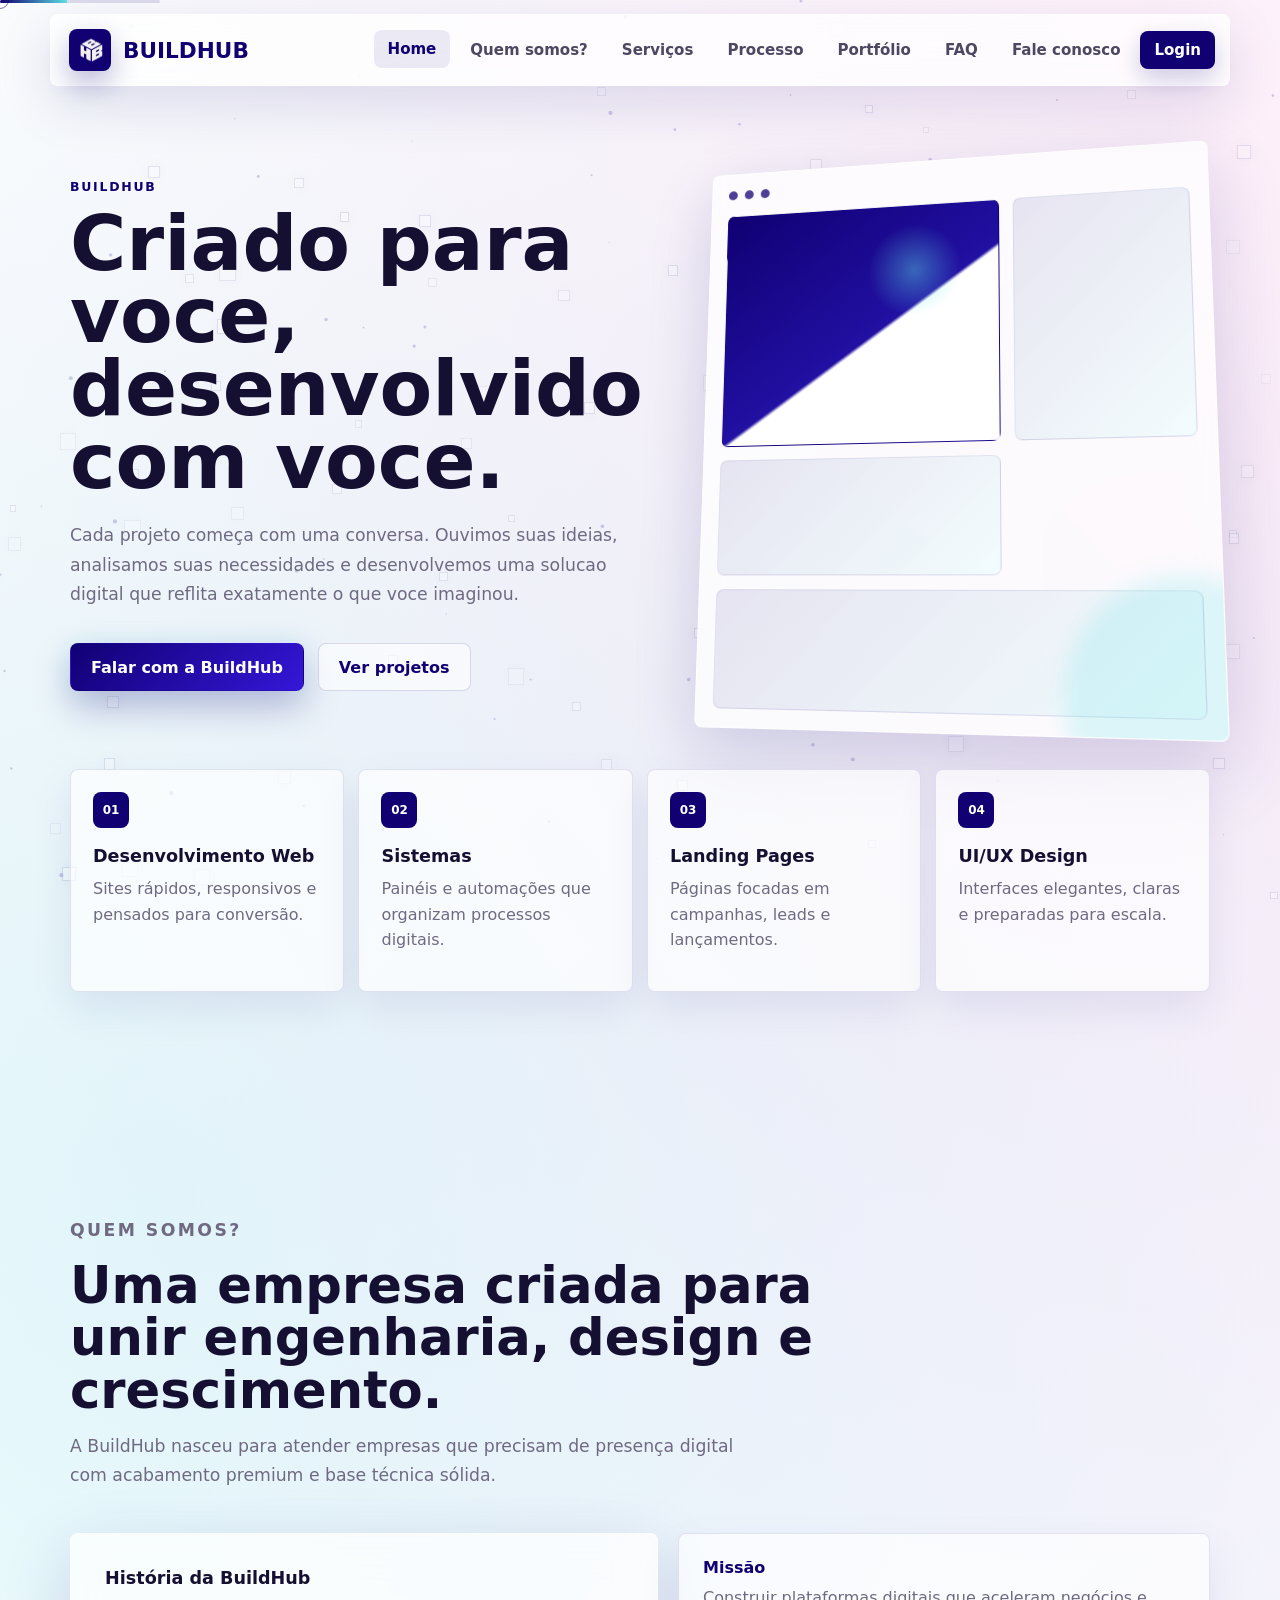
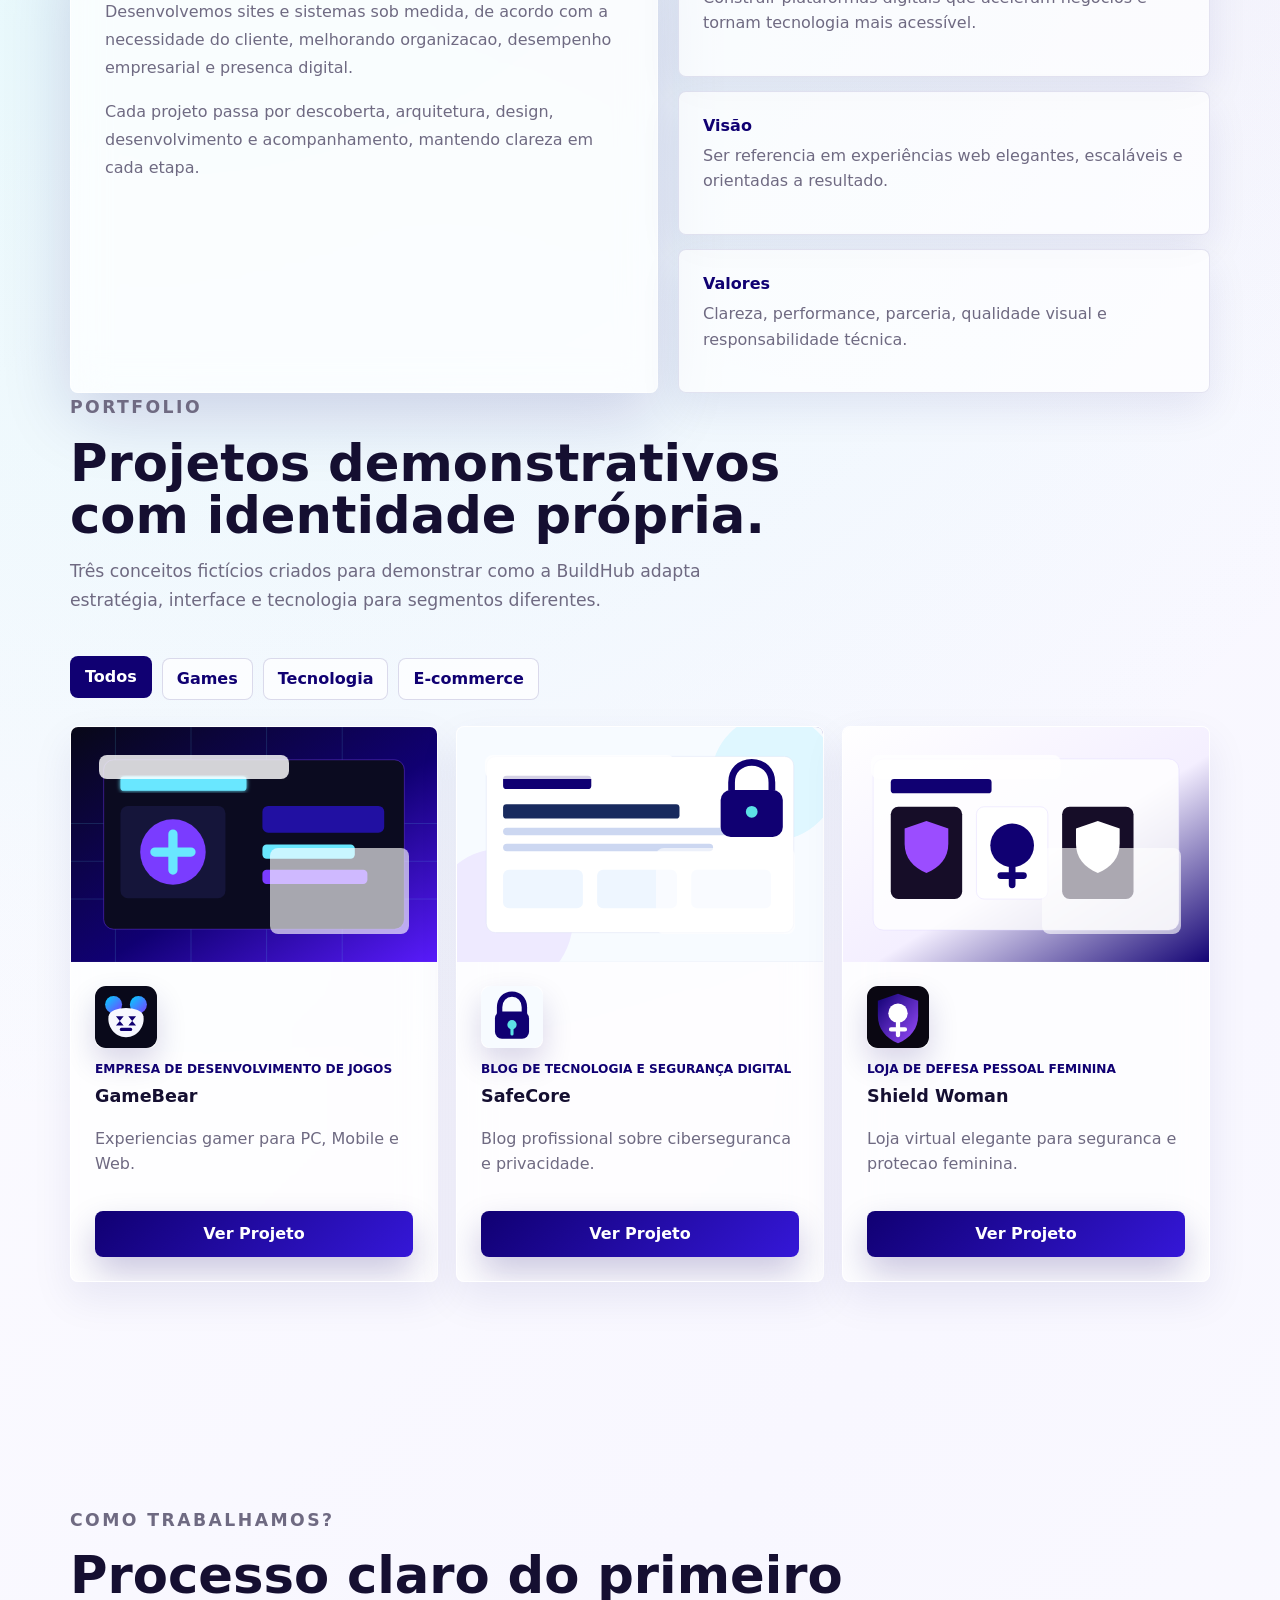
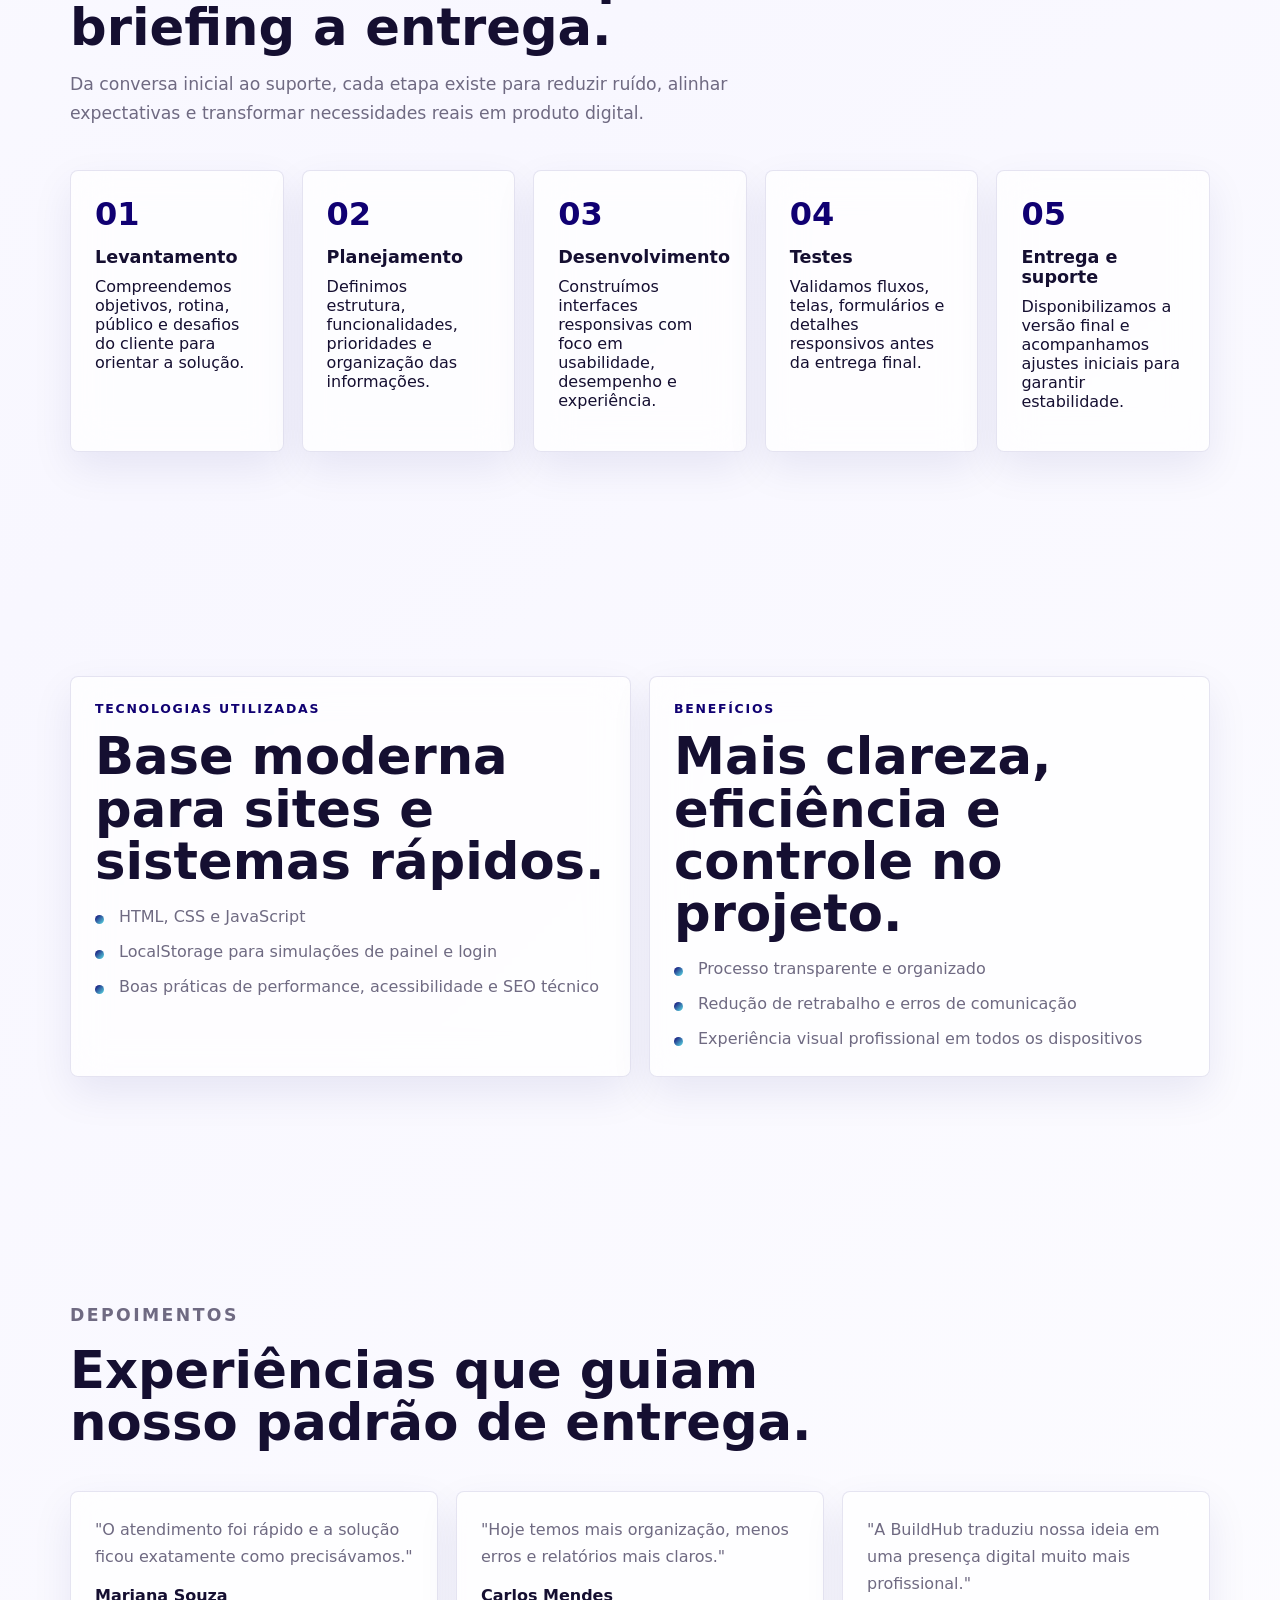
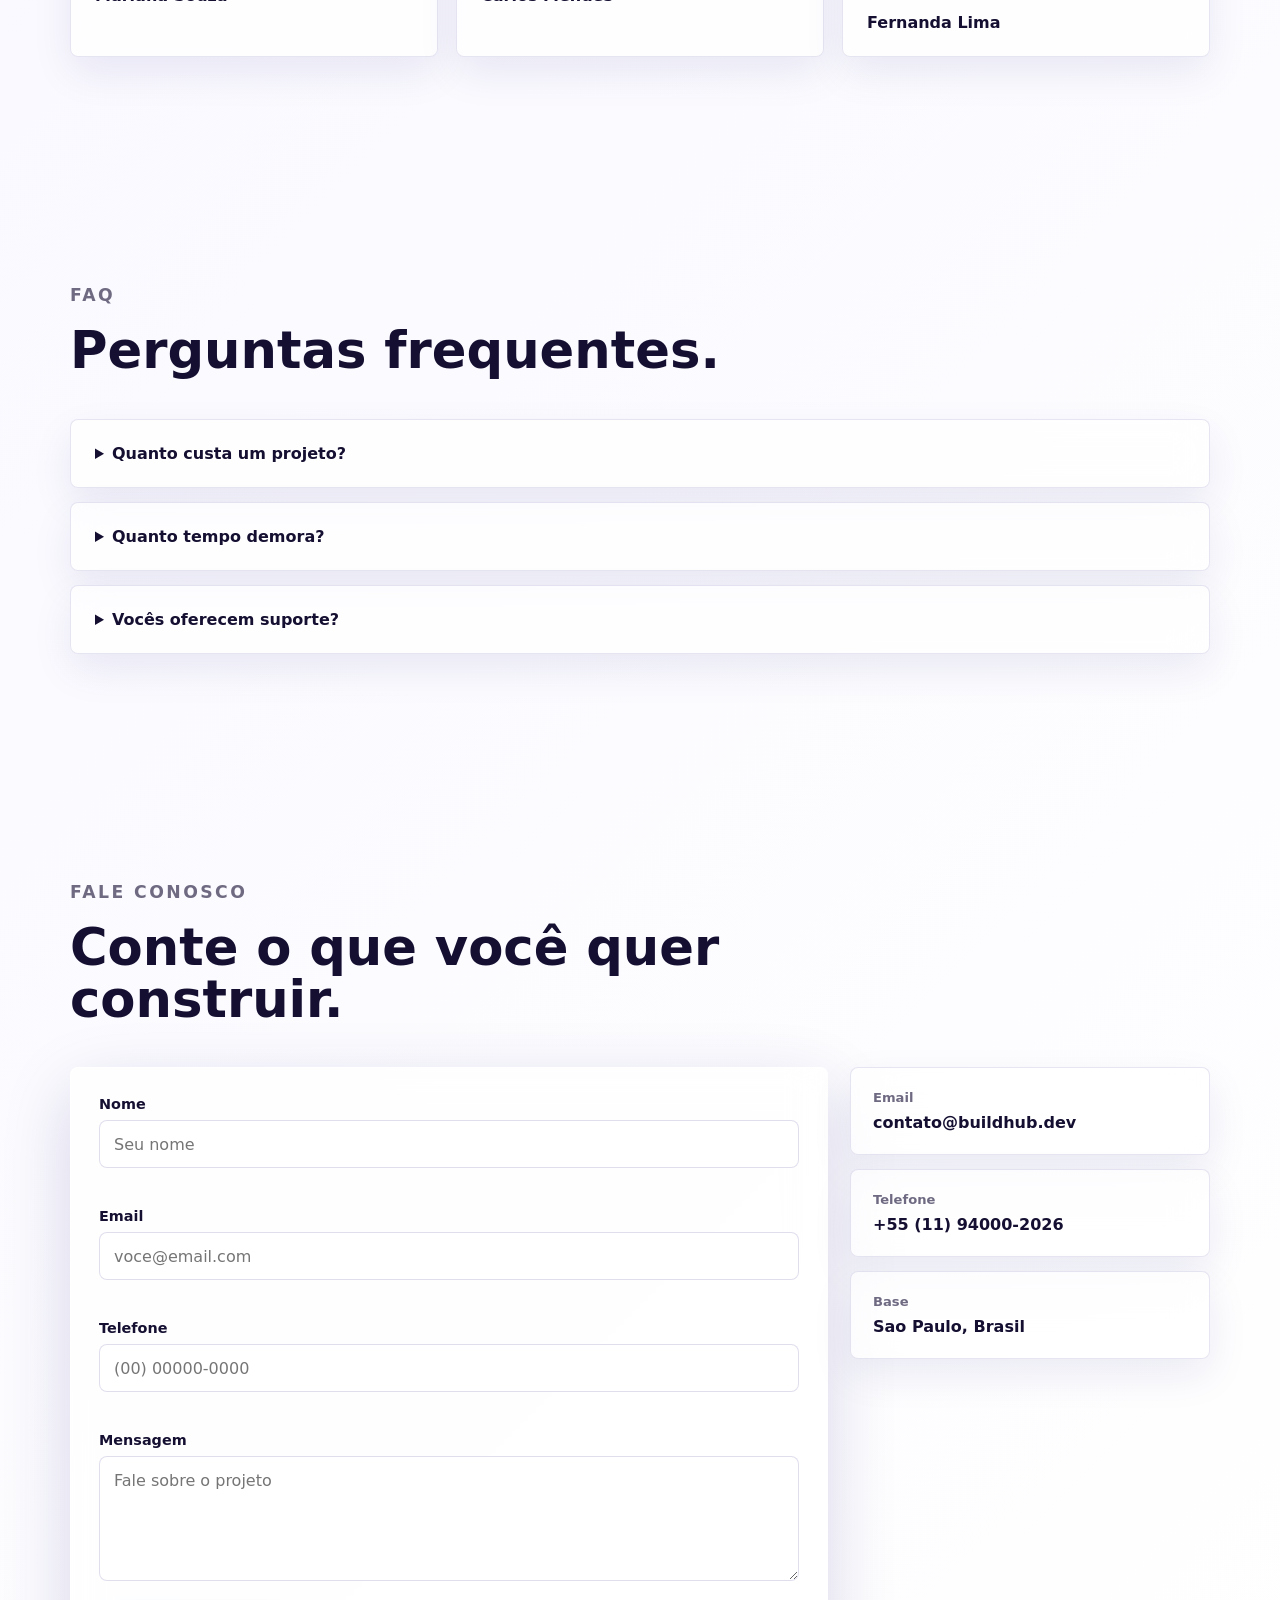
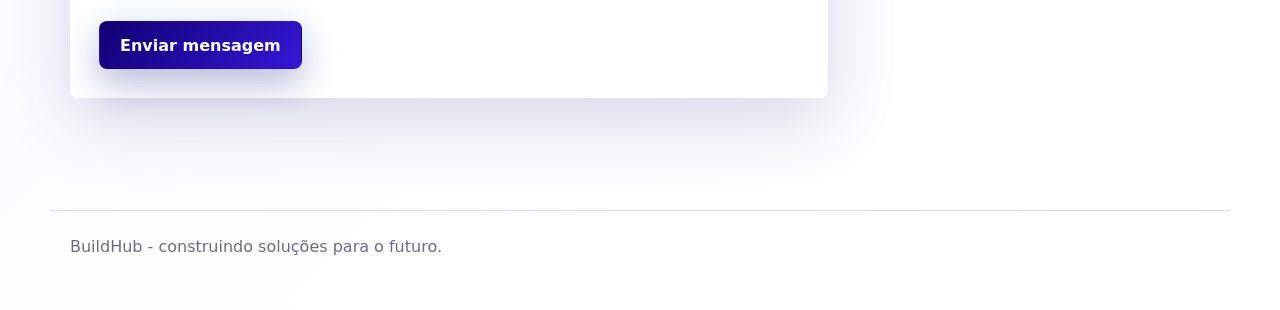
==== commit 6776be6f: "Update index.html" ====
--- a/index.html
+++ b/index.html
@@ -38,7 +38,7 @@
 
       <div class="nav-menu" id="navMenu">
         <a href="#home">Home</a>
-        <a href="#quem-somos">Quem somos</a>
+        <a href="#quem-somos">Quem somos?</a>
         <a href="#servicos">Serviços</a>
         <a href="#processo">Processo</a>
         <a href="#portfolio">Portfólio</a>
@@ -92,7 +92,7 @@
         <article>
           <span class="icon">03</span>
           <h3 data-site-field="serviceLanding">Landing Pages</h3>
-          <p>Páginas focadas em campanhas, leads e lancamentos.</p>
+          <p>Páginas focadas em campanhas, leads e lançamentos.</p>
         </article>
         <article>
           <span class="icon">04</span>
@@ -118,11 +118,11 @@
 
         <div class="values">
           <article class="value-card reveal">
-            <span>Missao</span>
+            <span>Missão</span>
             <p>Construir plataformas digitais que aceleram negócios e tornam tecnologia mais acessível.</p>
           </article>
           <article class="value-card reveal">
-            <span>Visao</span>
+            <span>Visão</span>
             <p>Ser referencia em experiências web elegantes, escaláveis e orientadas a resultado.</p>
           </article>
           <article class="value-card reveal">
@@ -130,28 +130,8 @@
             <p>Clareza, performance, parceria, qualidade visual e responsabilidade técnica.</p>
           </article>
         </div>
-      </div>
-
-      <div class="timeline reveal">
-        <div class="timeline-item">
-          <span>2022</span>
-          <p>Início com projetos sob medida para marcas locais.</p>
-        </div>
-        <div class="timeline-item">
-          <span>2023</span>
-          <p>Expansão para sistemas web e dashboards corporativos.</p>
-        </div>
-        <div class="timeline-item">
-          <span>2024</span>
-          <p>Método próprio de design, prototipagem e validação.</p>
-        </div>
-        <div class="timeline-item">
-          <span>2026</span>
-          <p>Atendimento premium para startups, serviços e e-commerce.</p>
-        </div>
-      </div>
-    </section>
-
+      </div
+        
         <section class="section portfolio" id="portfolio">
       <div class="section-heading reveal">
         <p class="eyebrow">Portfolio</p>
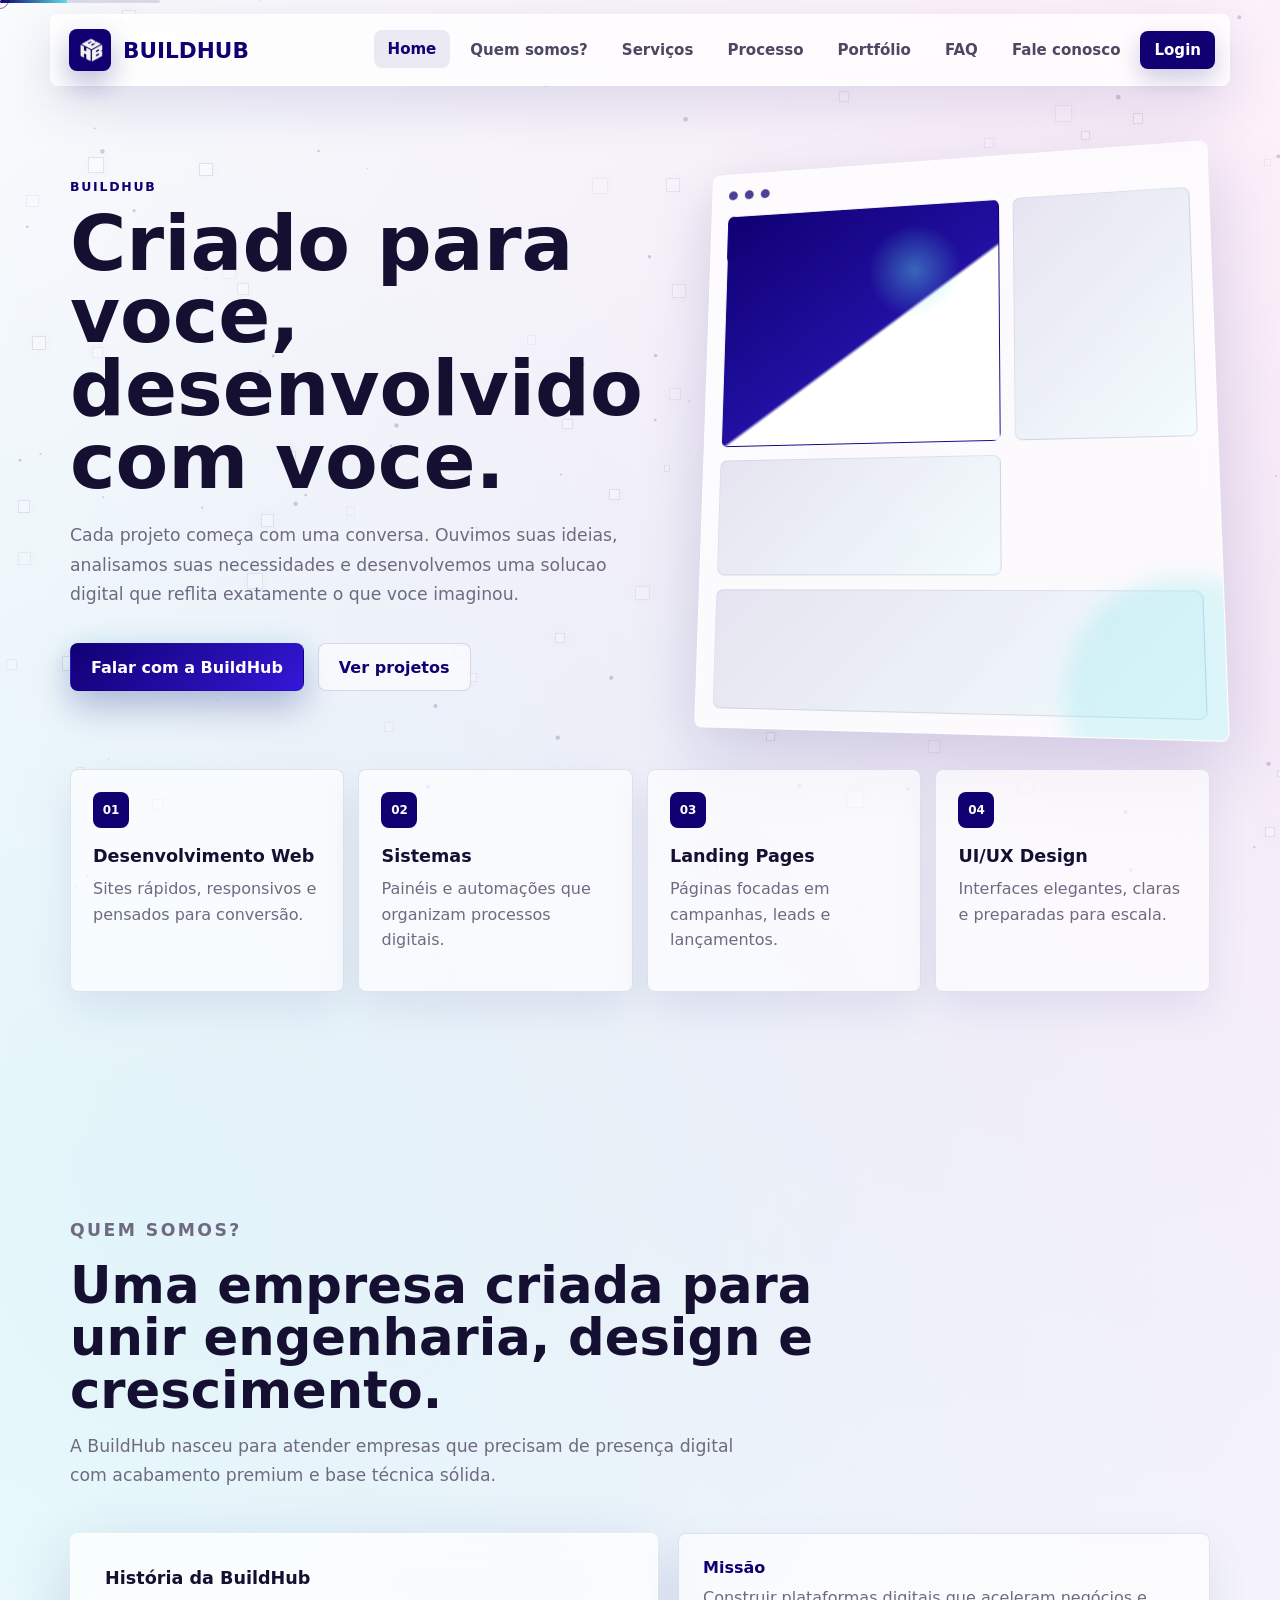
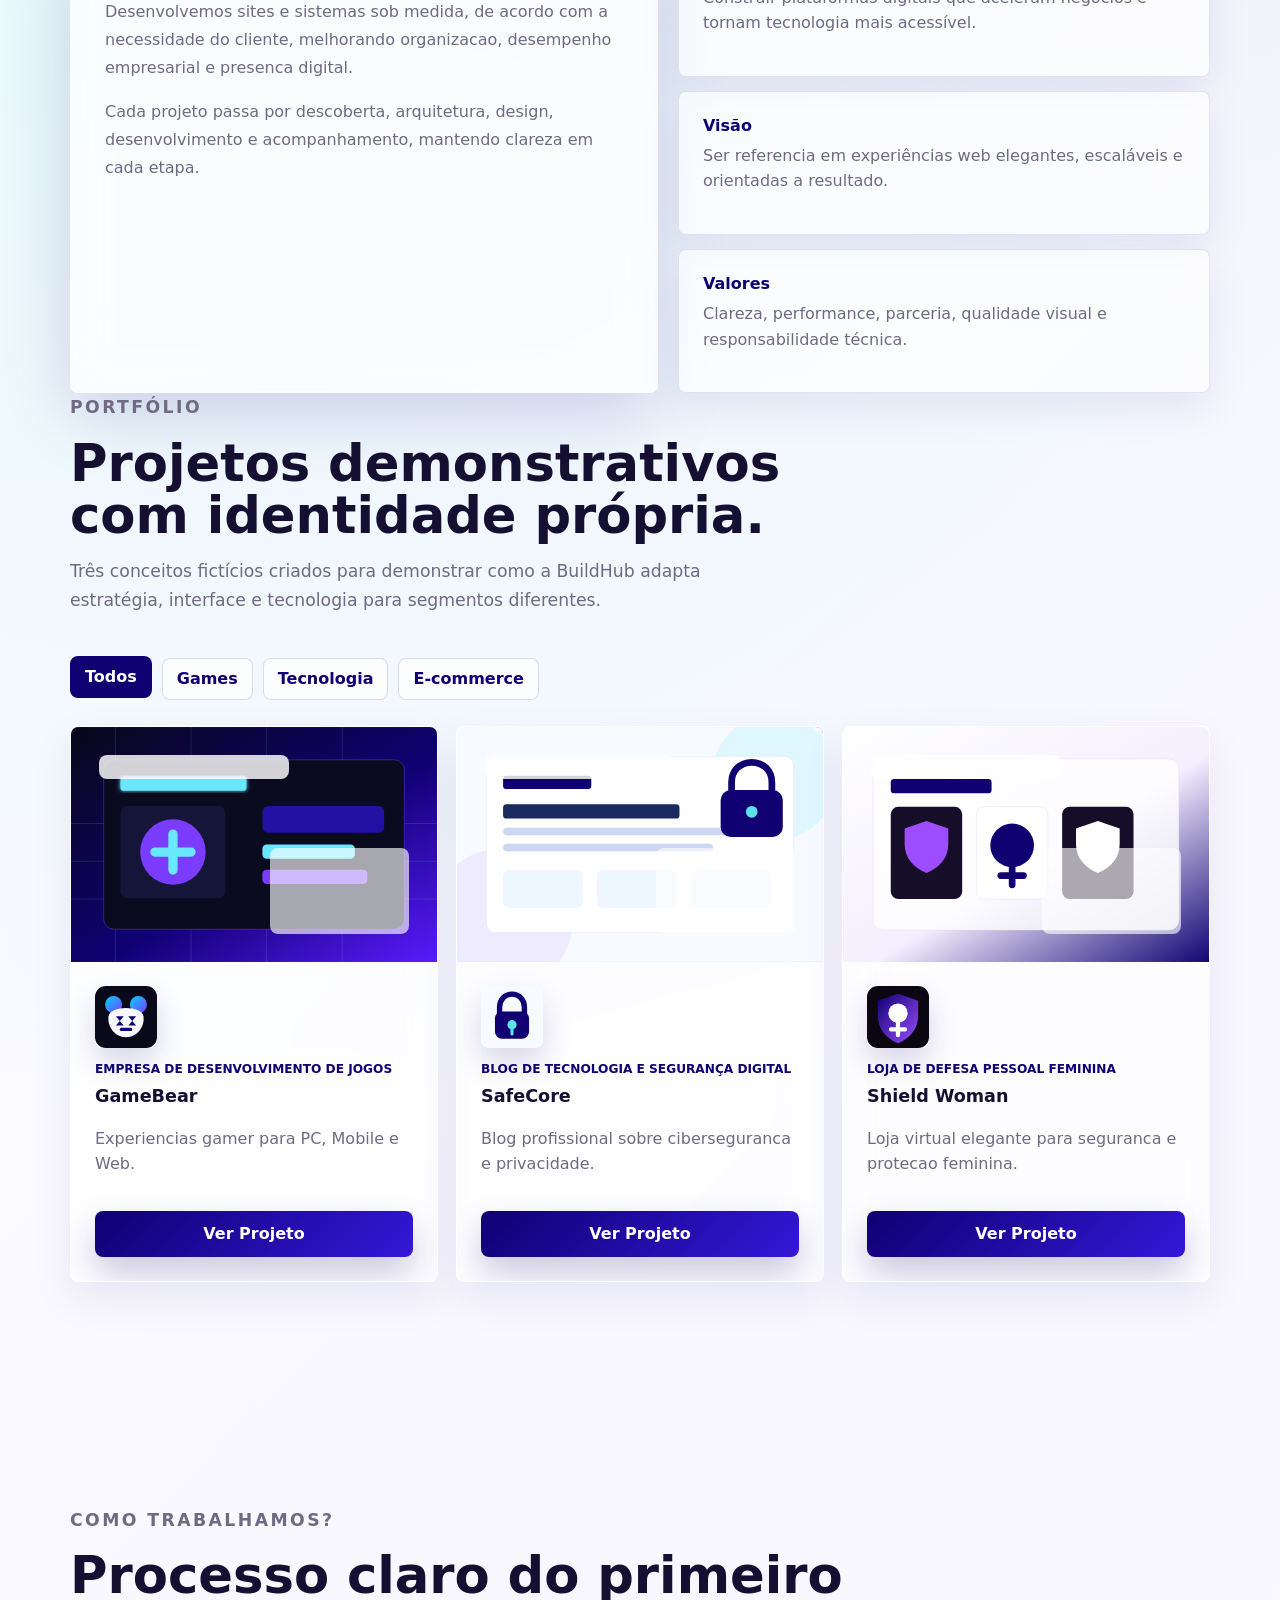
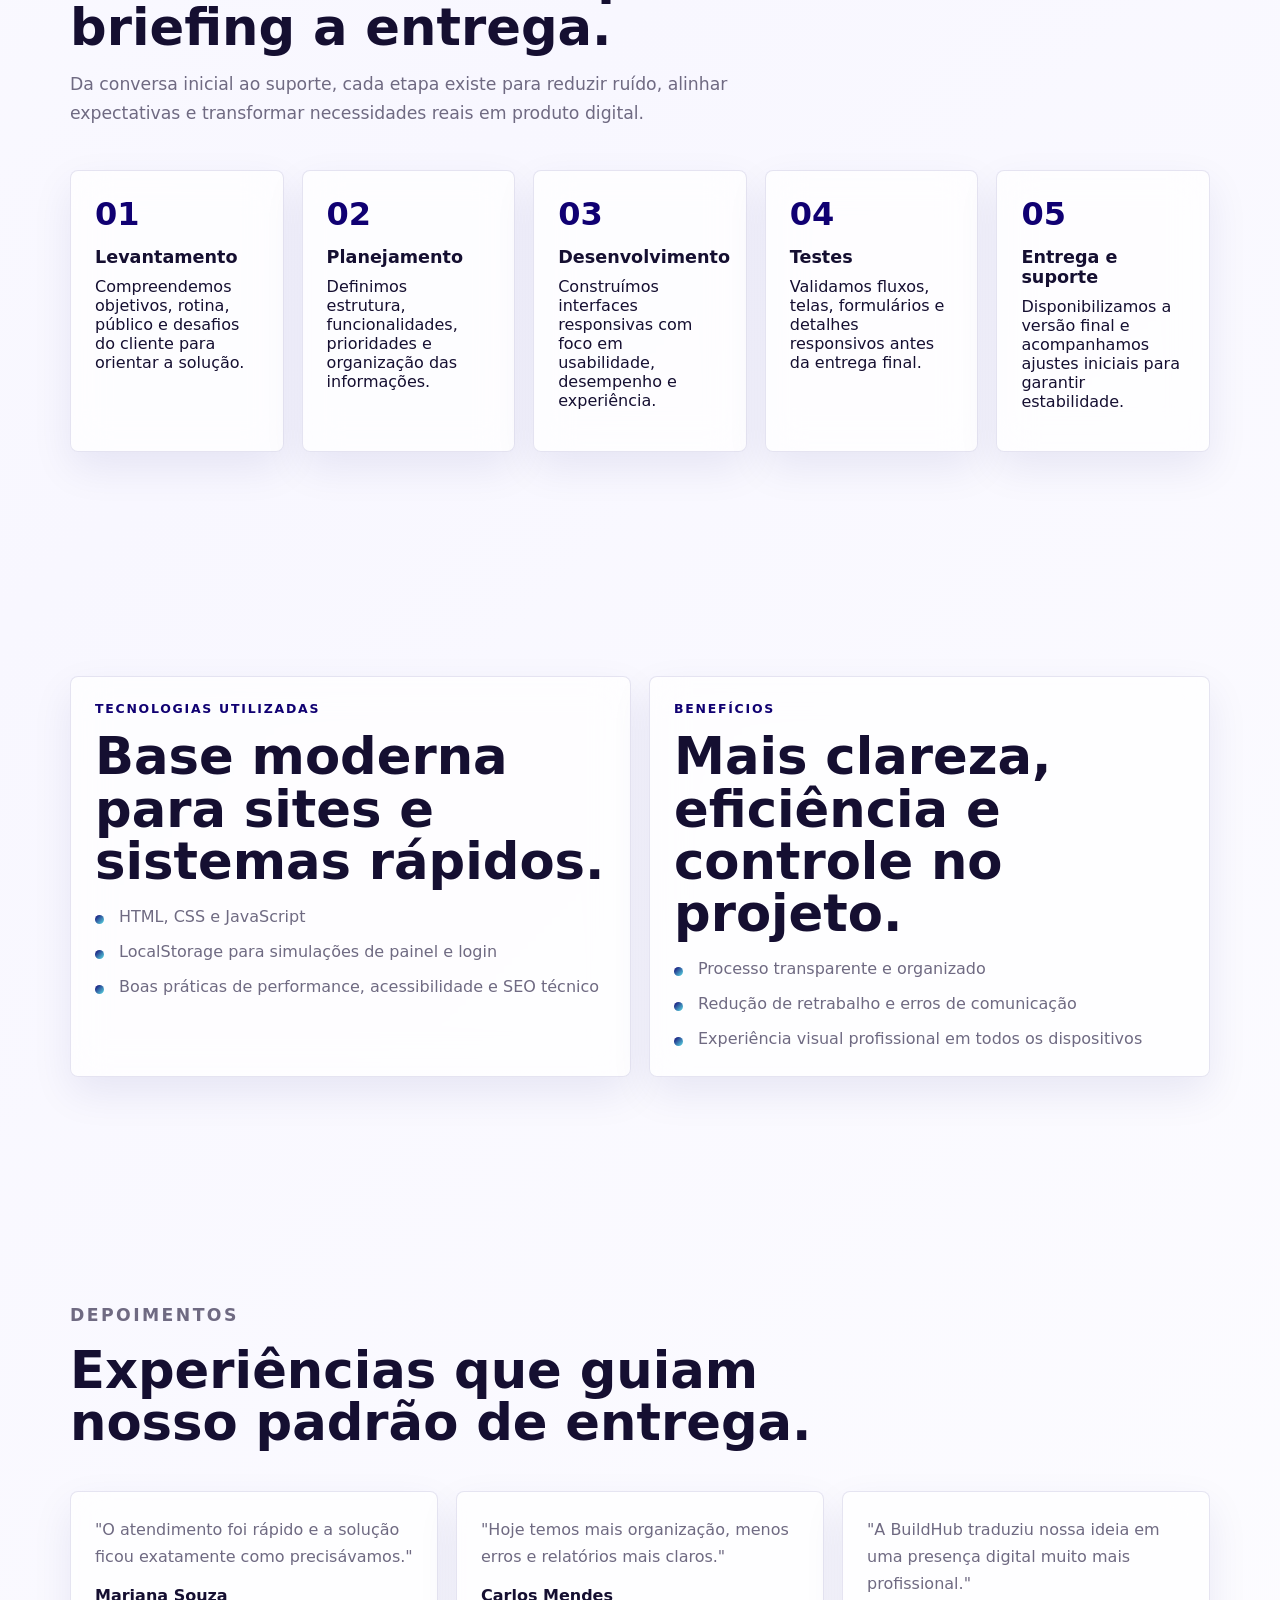
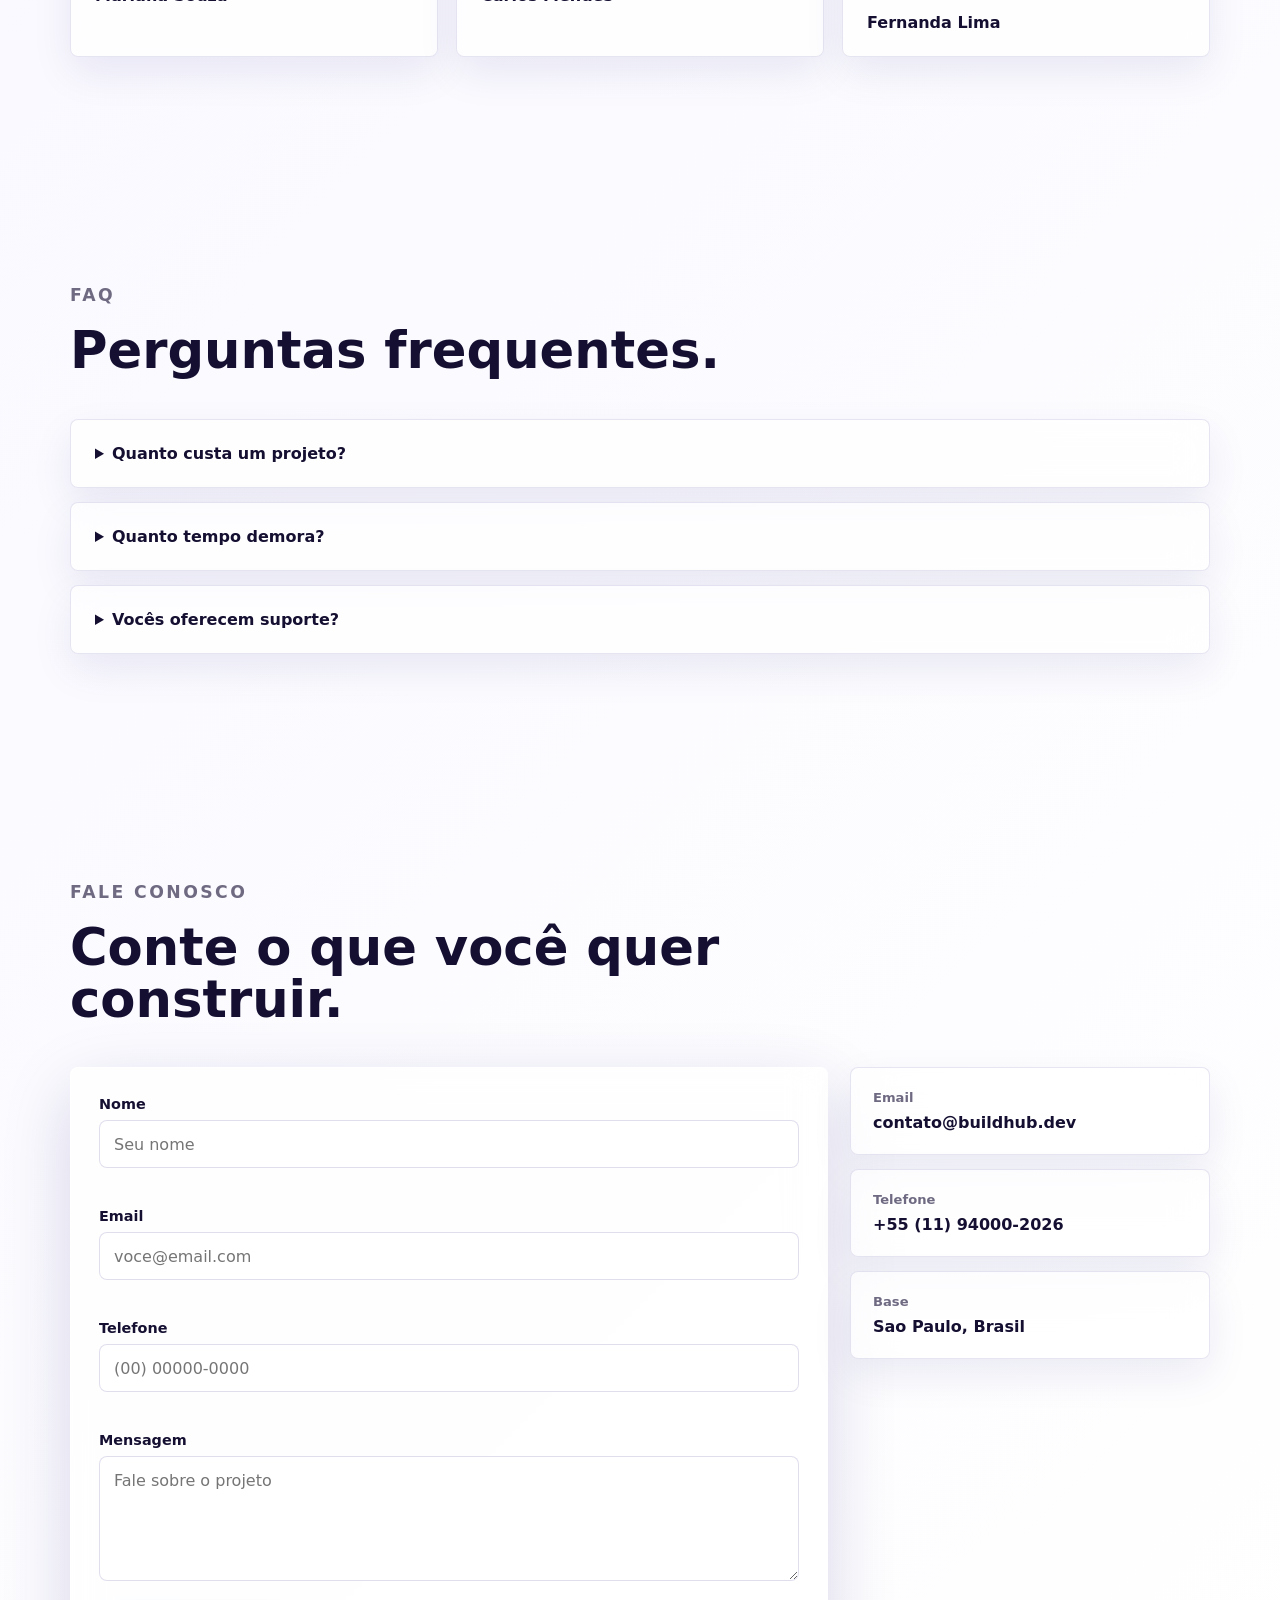
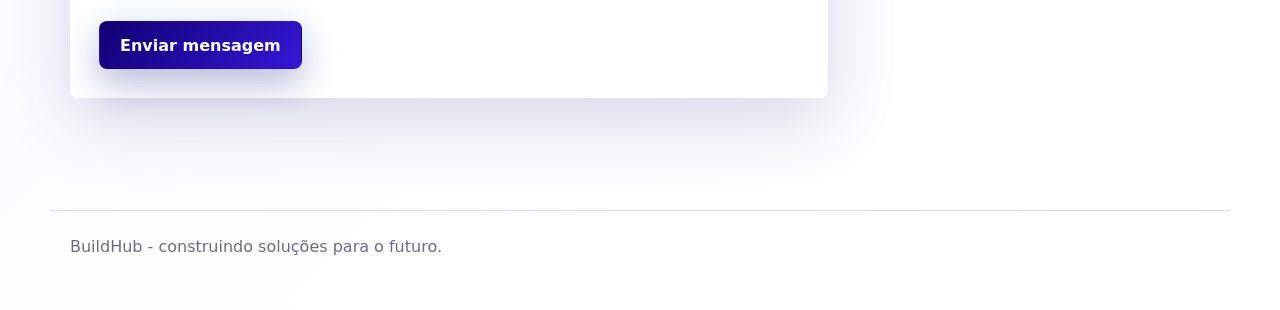
==== commit 330bb103: "Update index.html" ====
--- a/index.html
+++ b/index.html
@@ -134,7 +134,7 @@
         
         <section class="section portfolio" id="portfolio">
       <div class="section-heading reveal">
-        <p class="eyebrow">Portfolio</p>
+        <p class="eyebrow">Portfólio</p>
         <h2>Projetos demonstrativos com identidade própria.</h2>
         <p>Três conceitos fictícios criados para demonstrar como a BuildHub adapta estratégia, interface e tecnologia para segmentos diferentes.</p>
       </div>
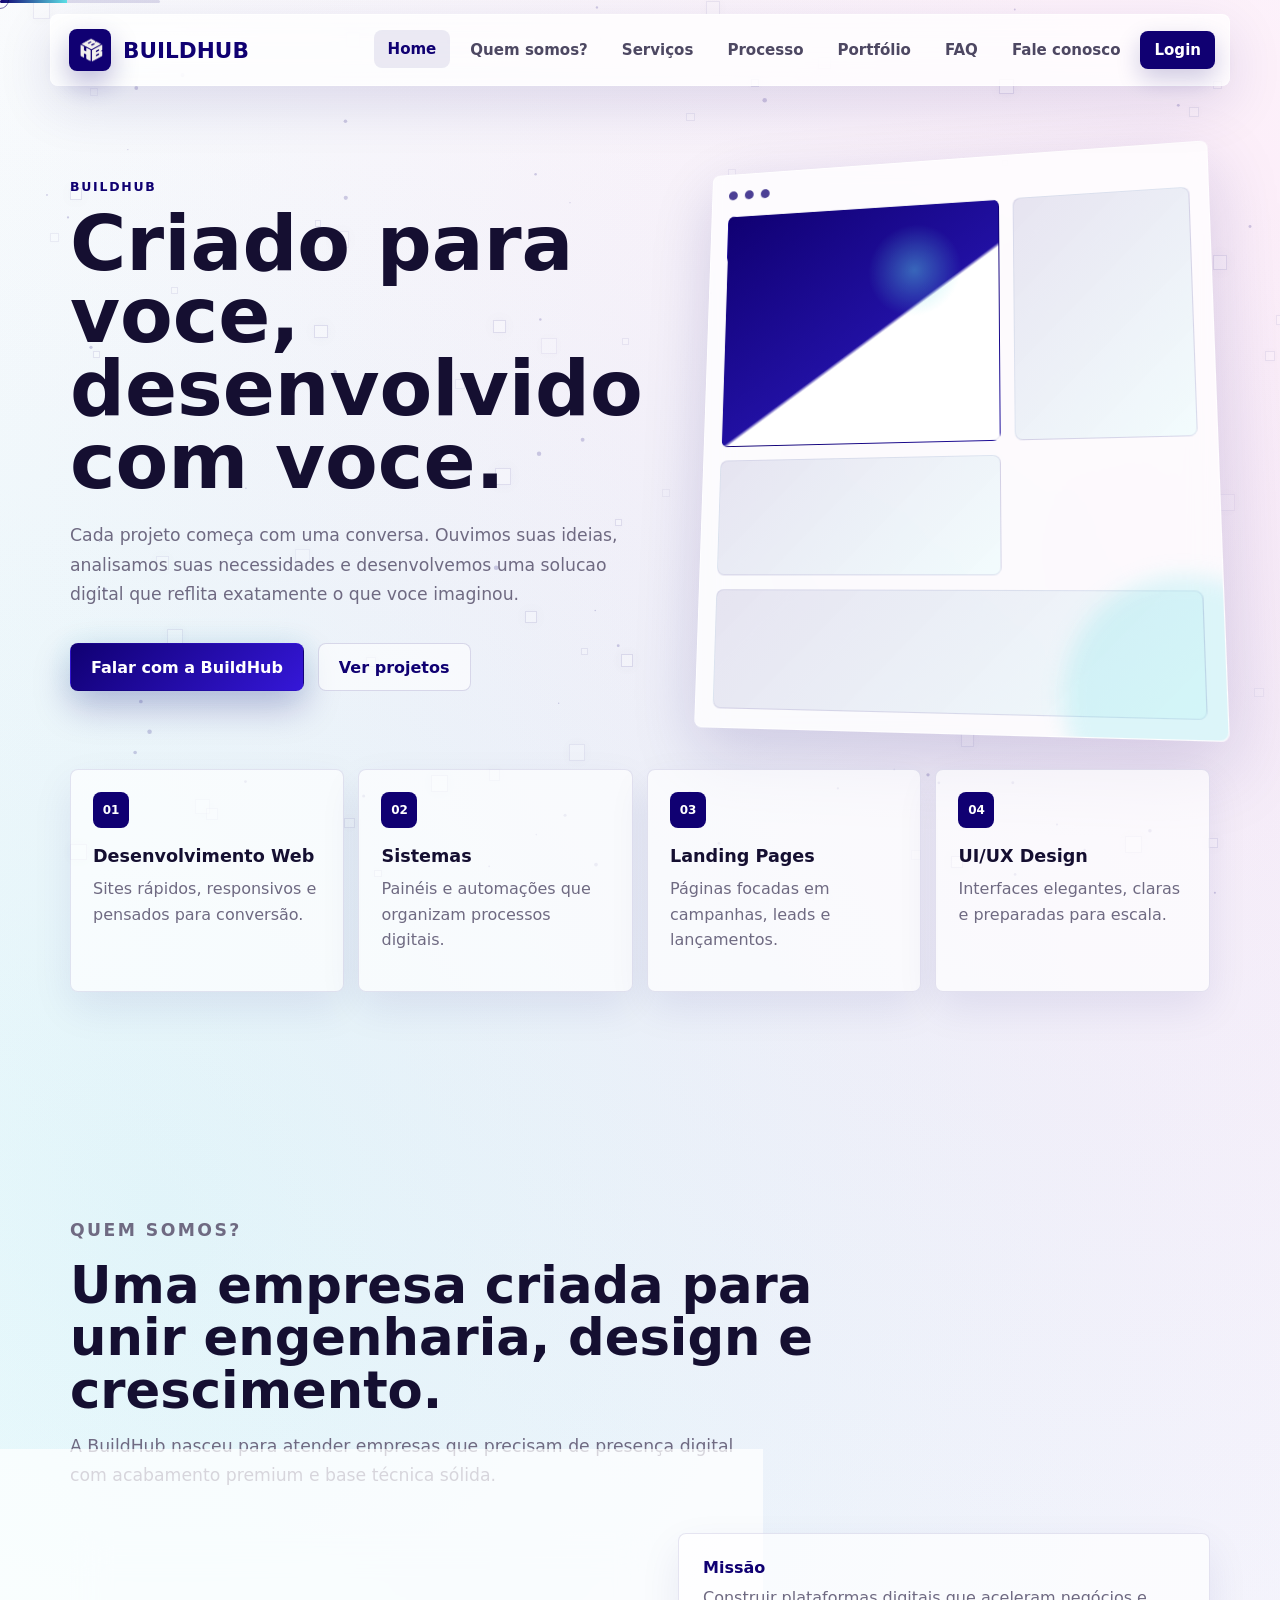
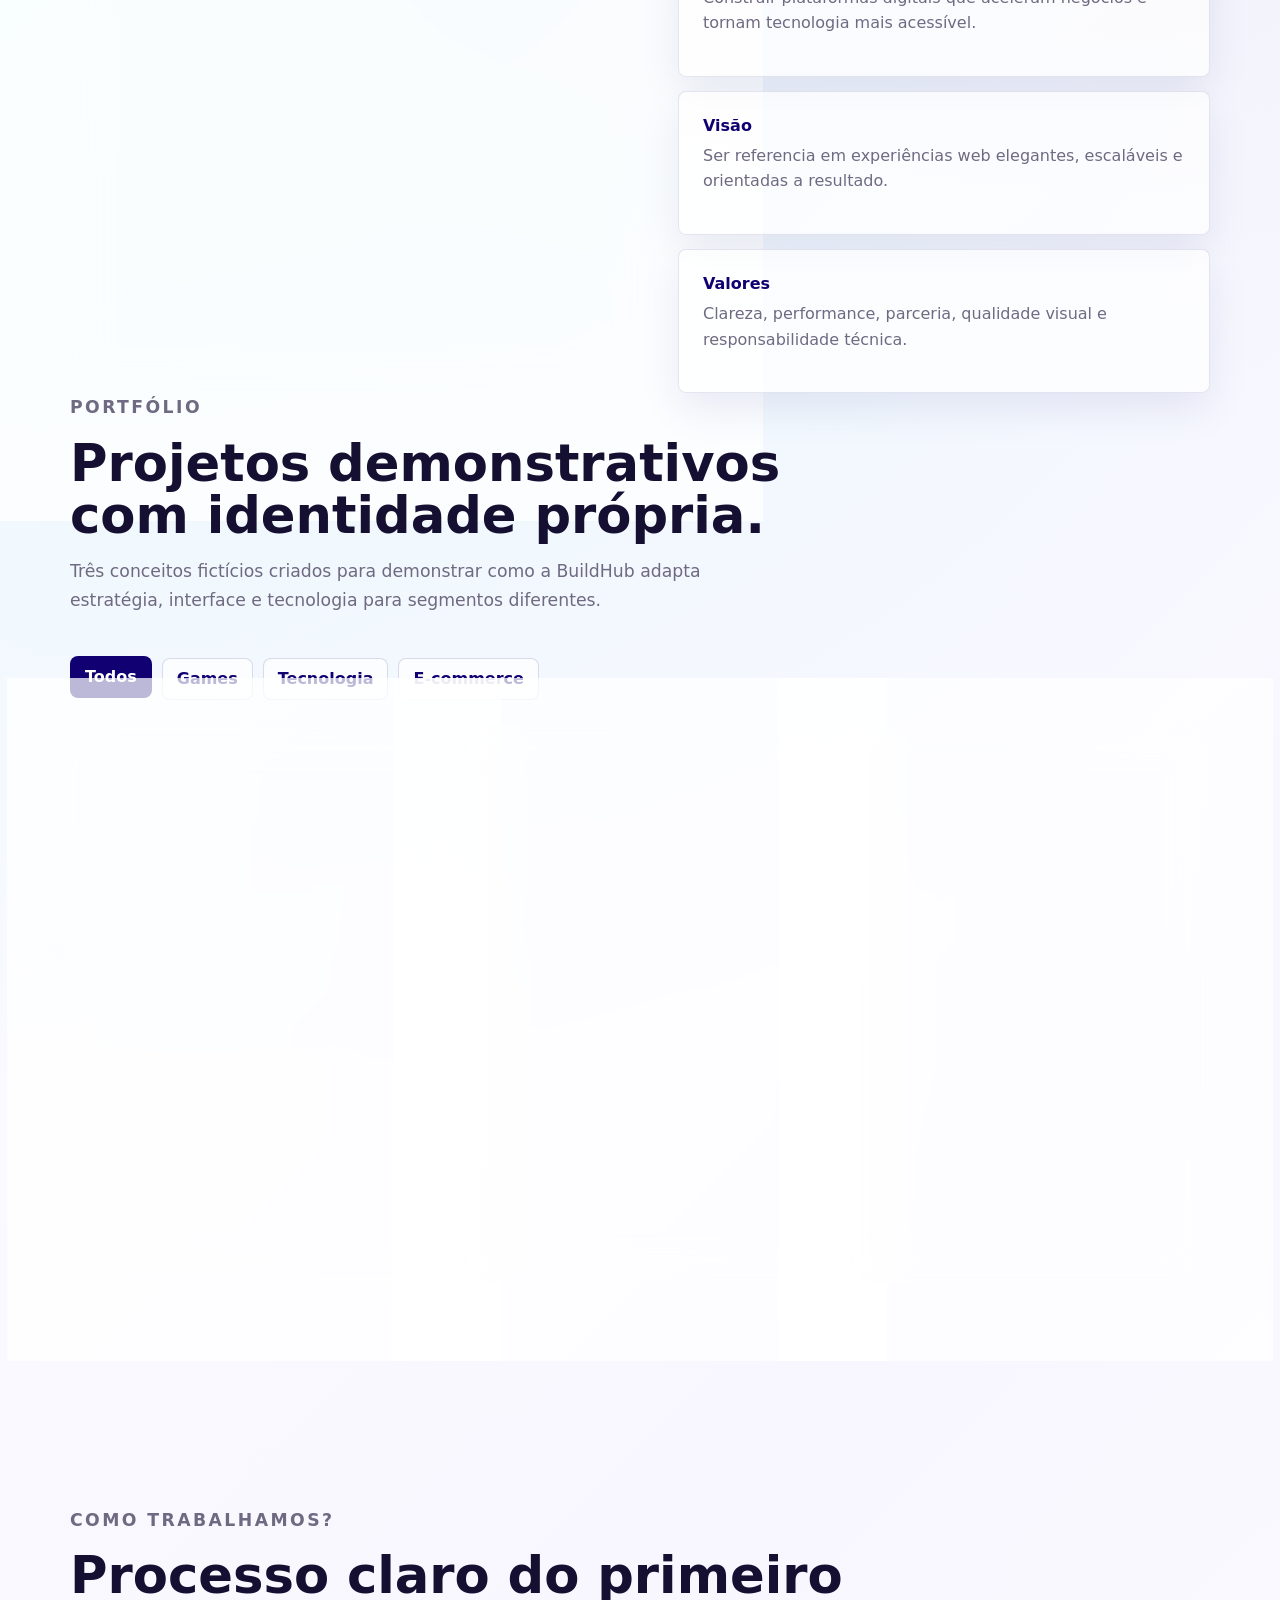
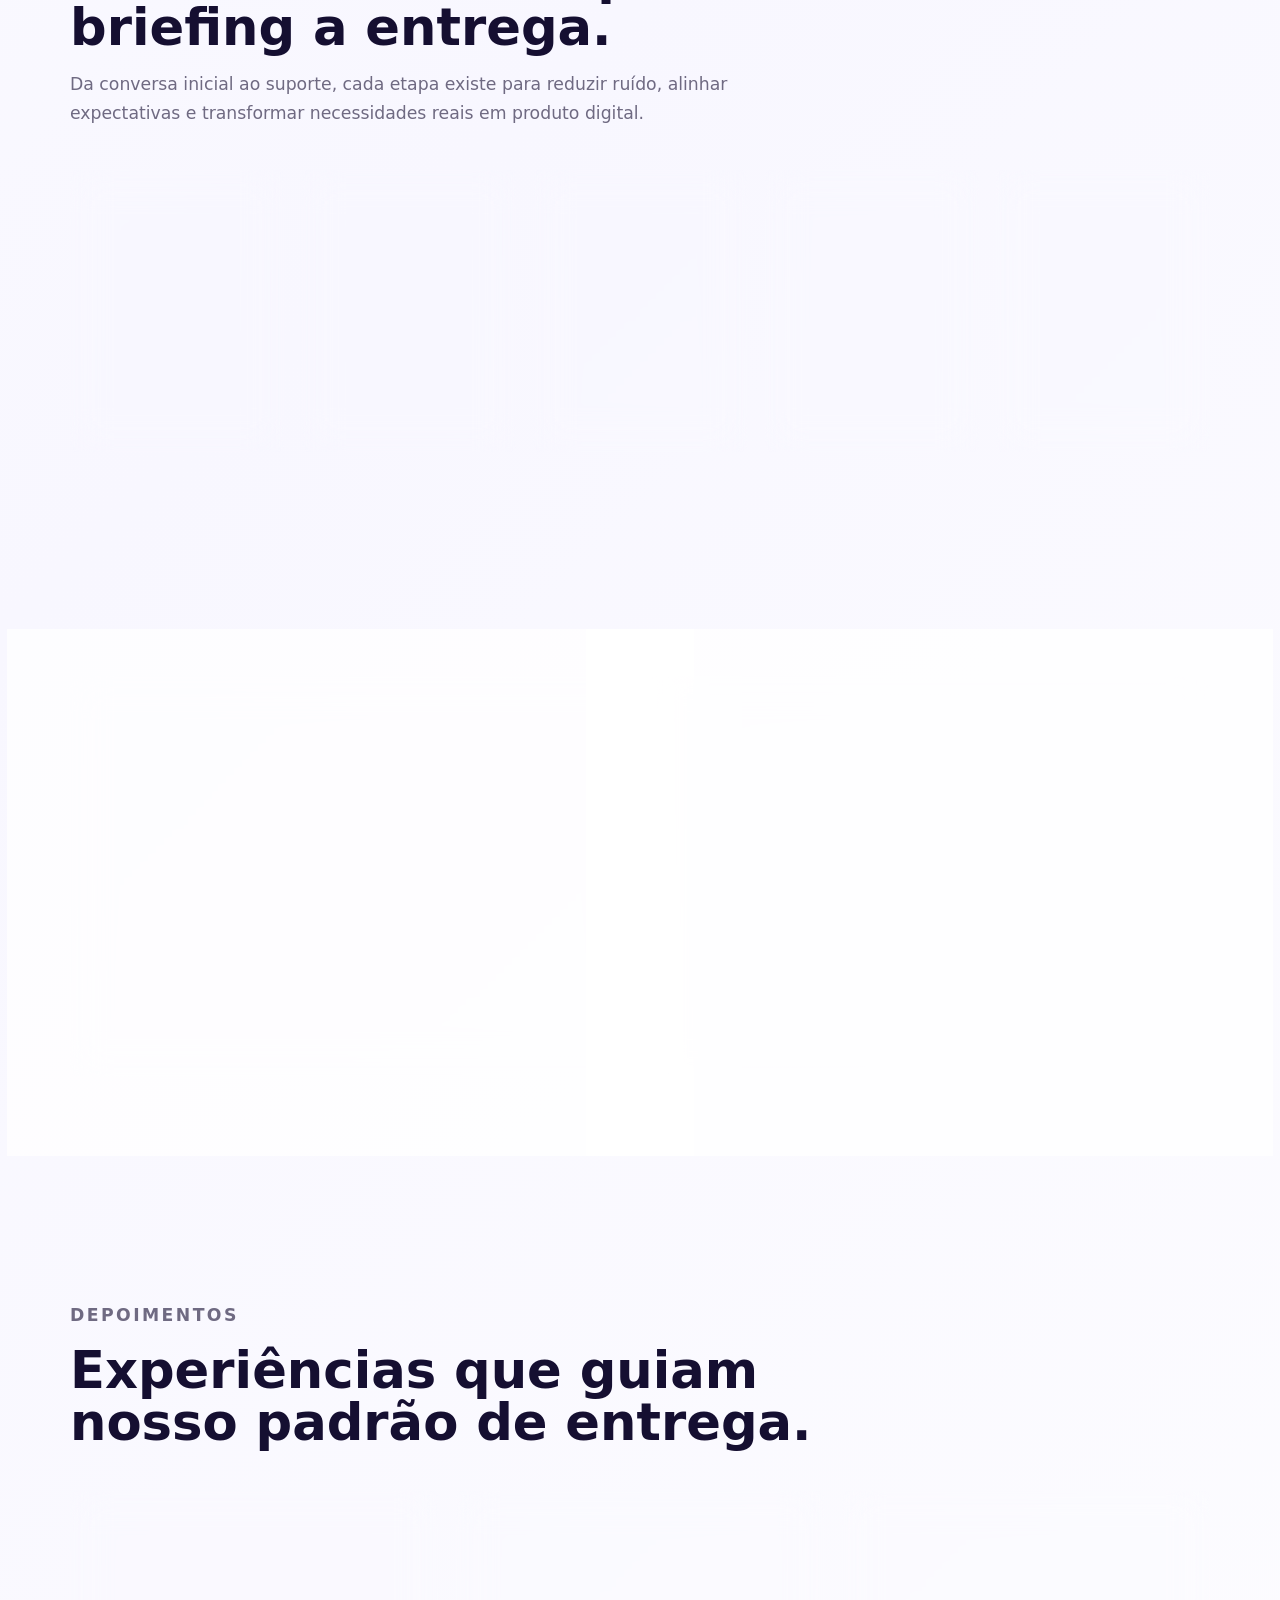
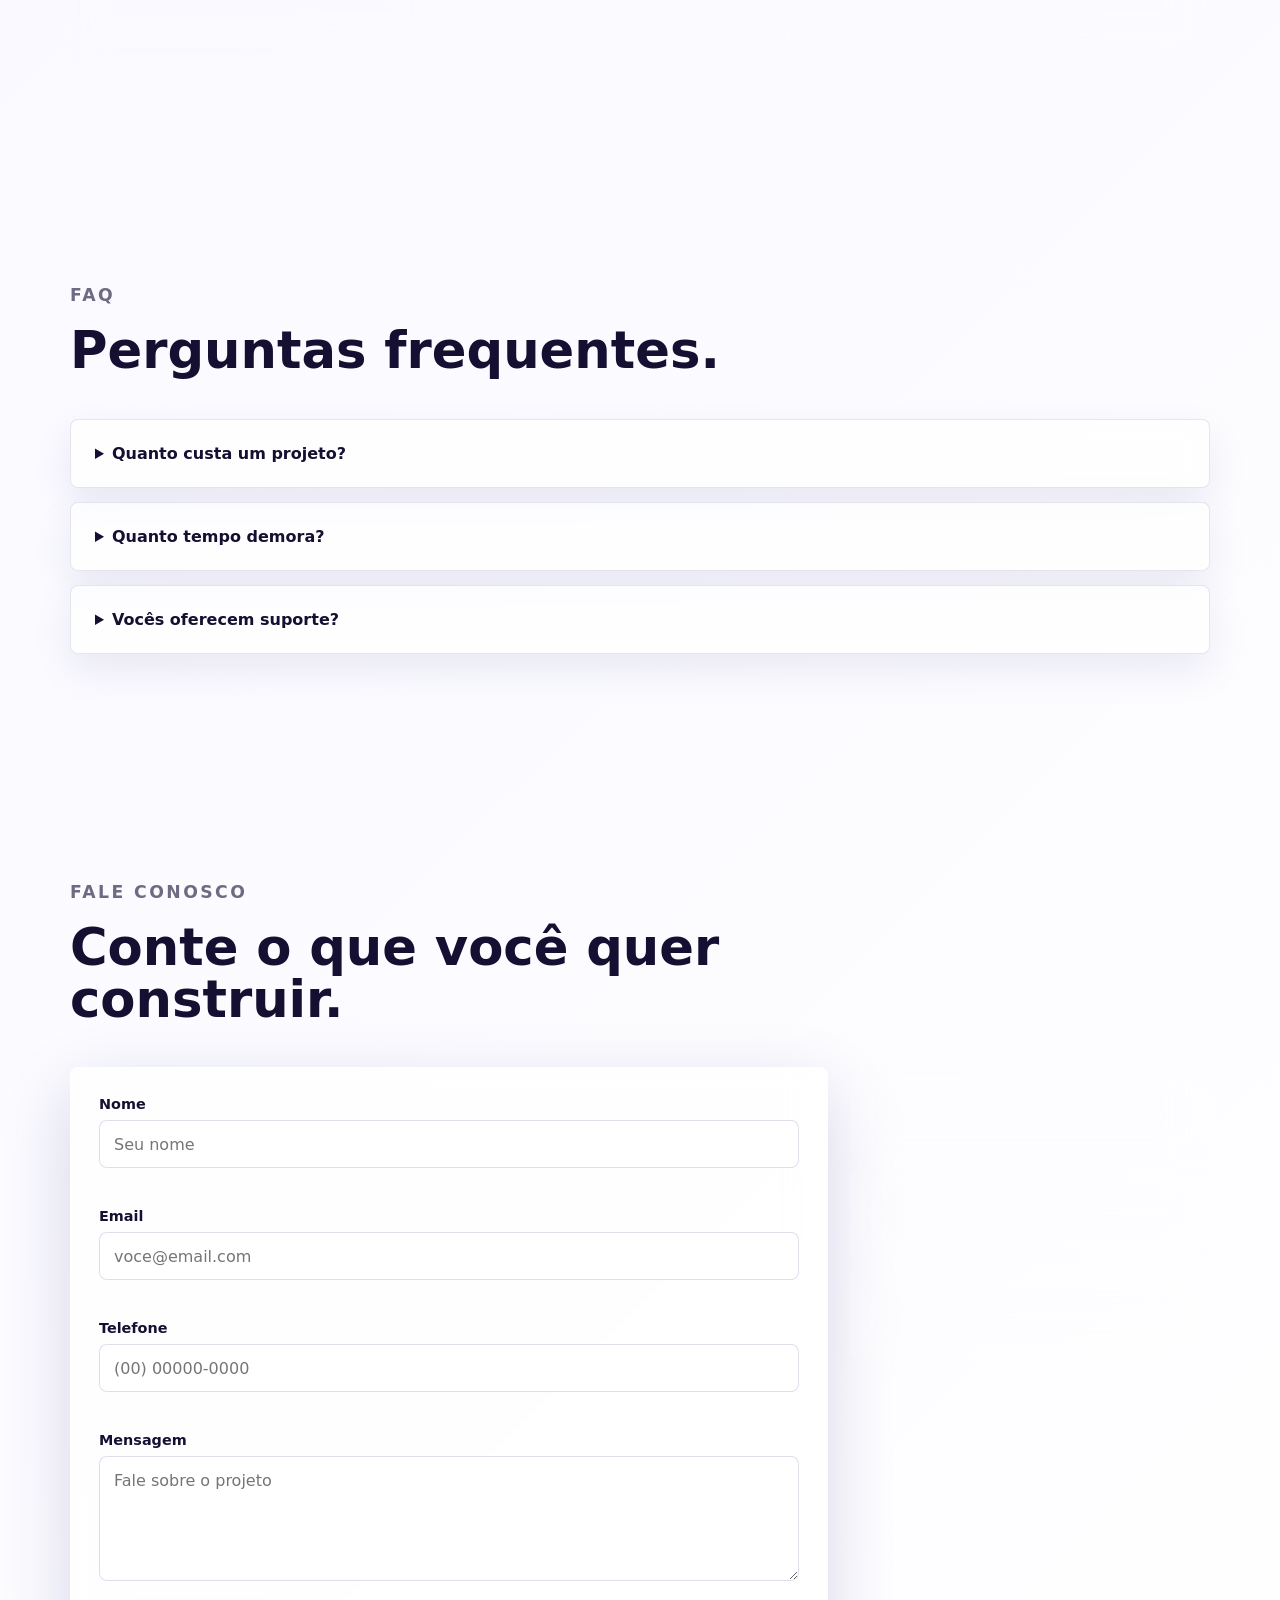
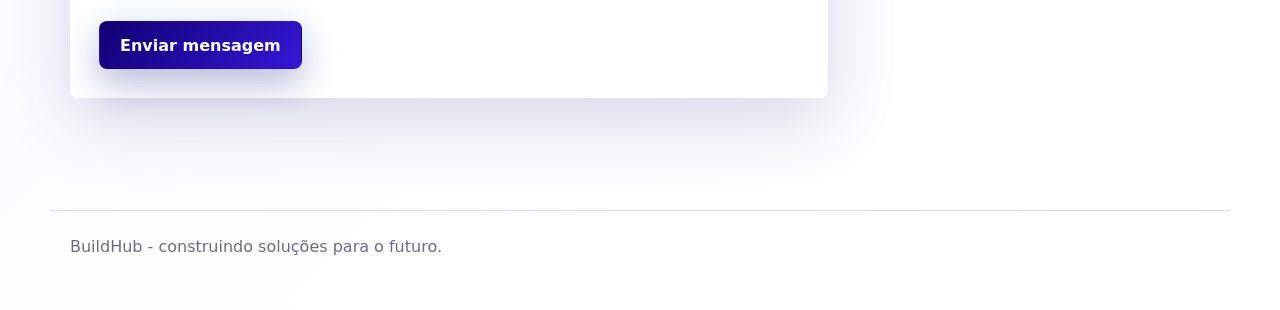
==== commit c25d636f: "Update hero title in index.html" ====
--- a/index.html
+++ b/index.html
@@ -53,7 +53,7 @@
     <section class="hero section" id="home">
       <div class="hero-content reveal">
         <p class="eyebrow">BuildHub</p>
-        <h1 data-site-field="heroTitle">Criado para você desenvolvido com você.</h1>
+        <h1 data-site-field="heroTitle">Construir para expandir no digital.</h1>
         <p class="hero-copy" data-site-field="heroSubtitle">Cada projeto começa com uma conversa. Ouvimos suas ideias, analisamos suas necessidades e desenvolvemos uma solução digital que reflita exatamente o que você imaginou.</p>
         <div class="hero-actions">
           <a href="#contato" class="btn btn-primary magnetic">Falar com a BuildHub</a>
